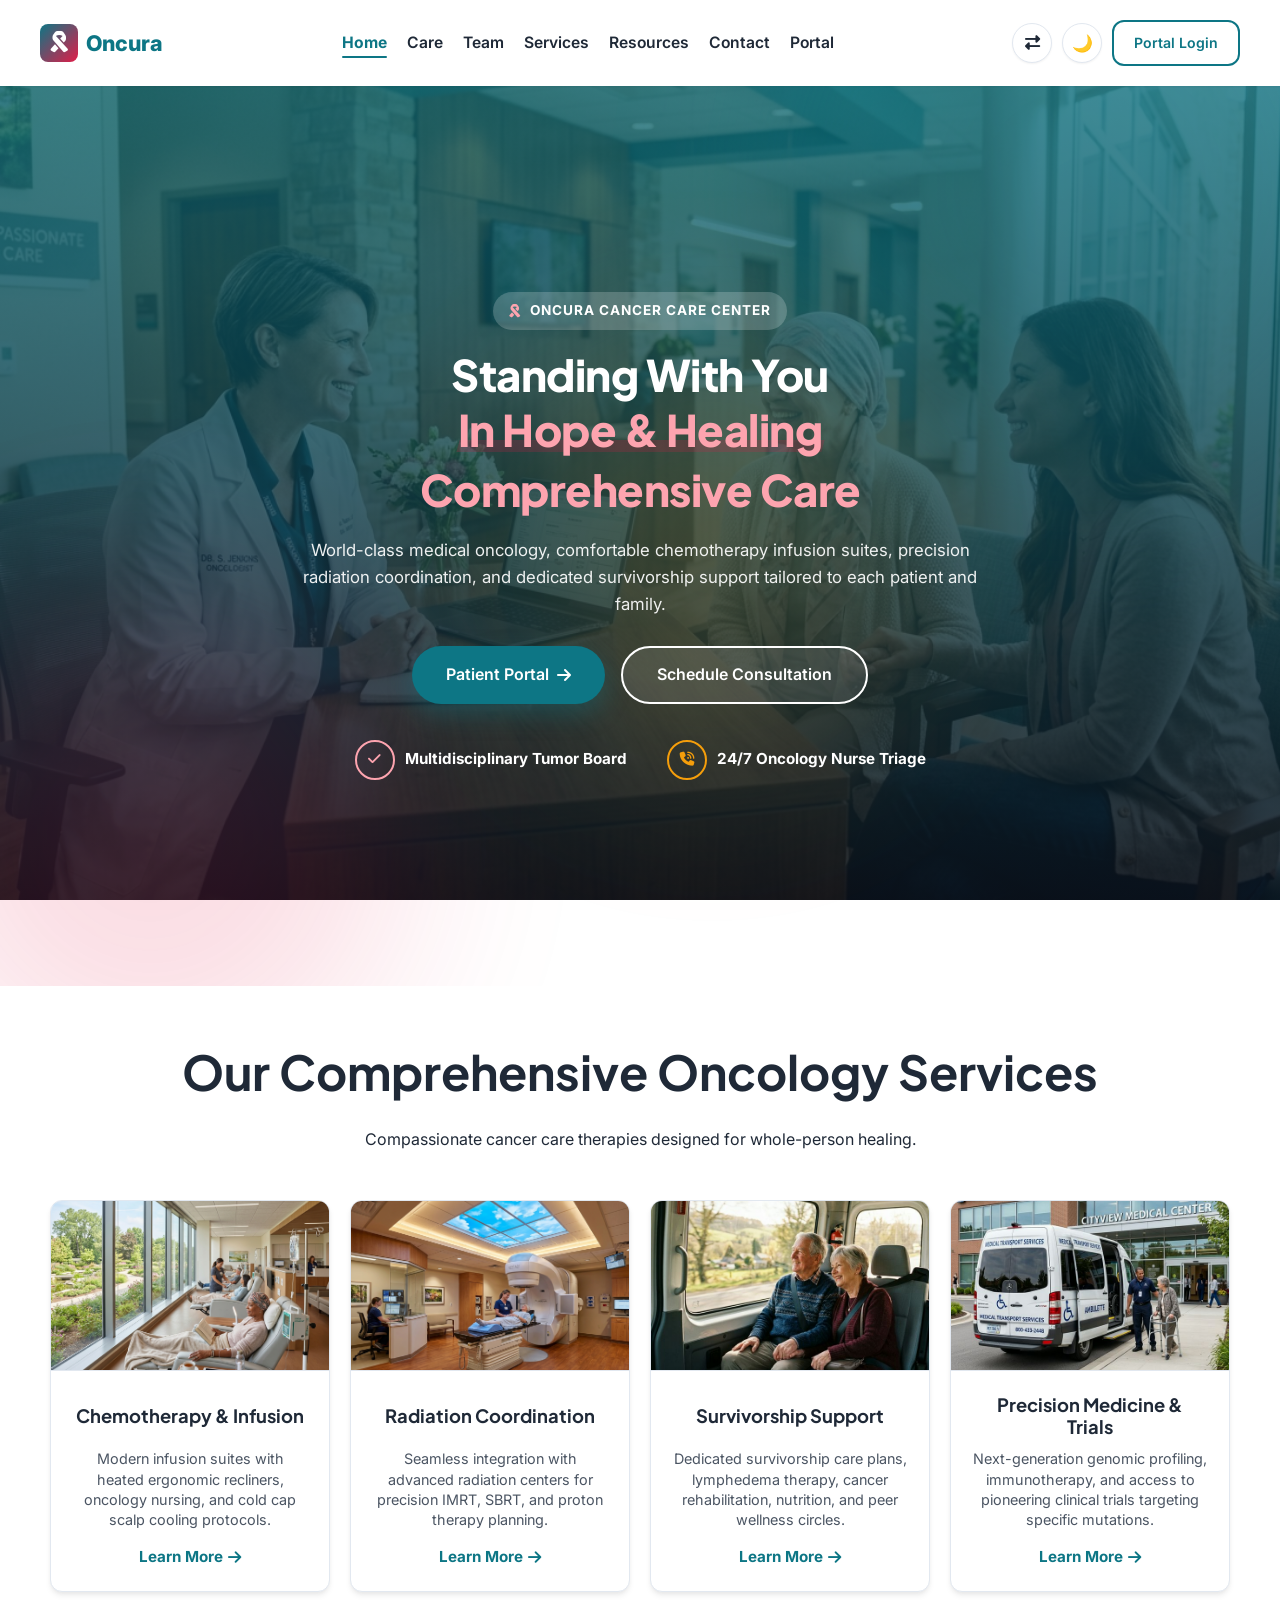
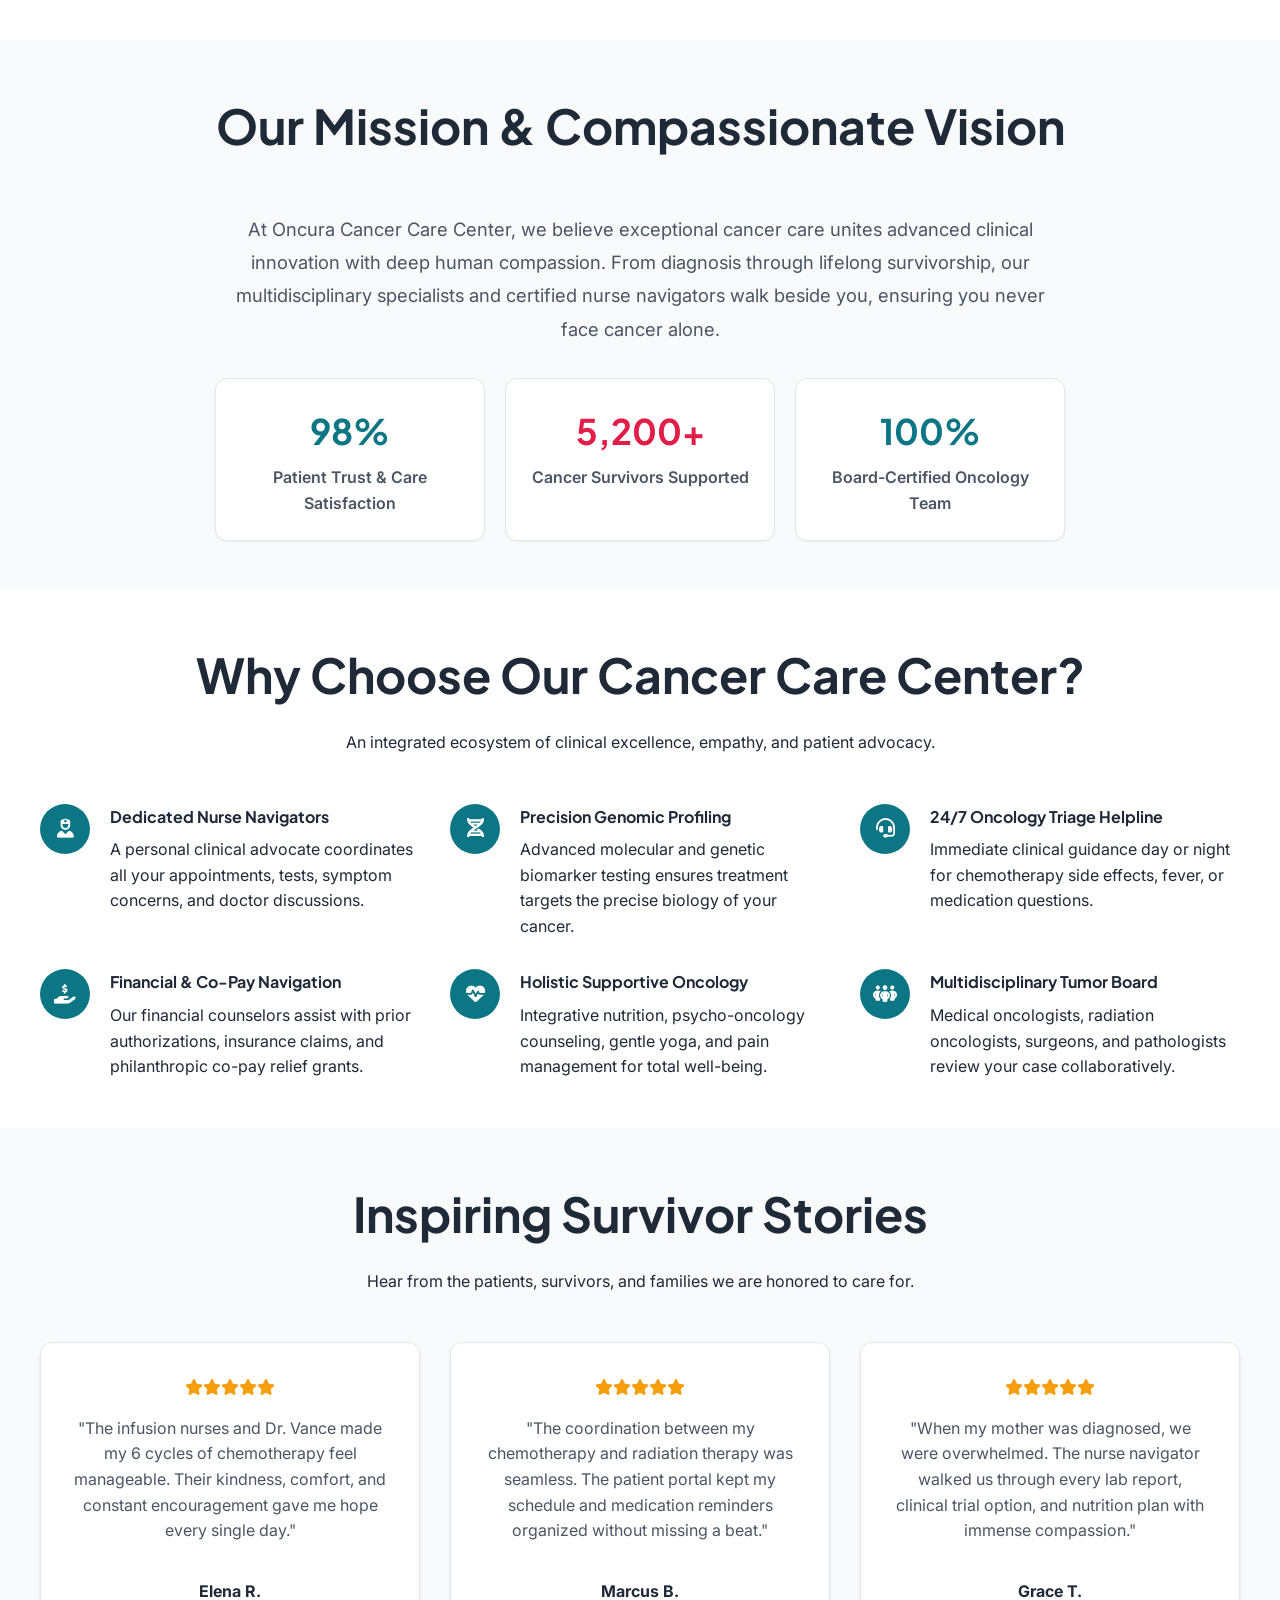
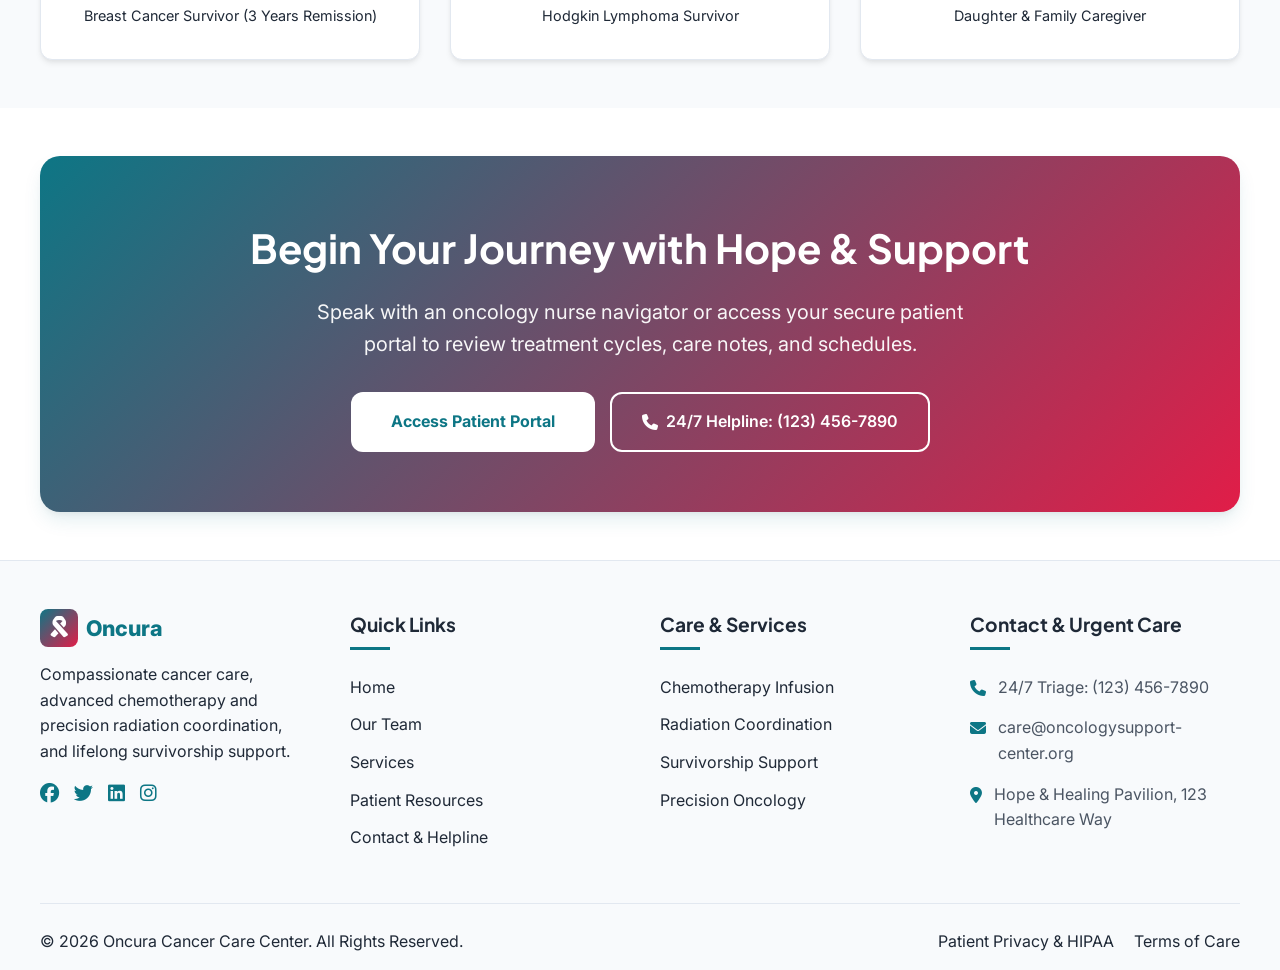
==== index.html @ d52edfce "Initial commit: Oncura Cancer Care Center website and patient dashboard" ====
<!DOCTYPE html>
<html lang="en" data-theme="light">

<head>
    <meta charset="UTF-8">
    <meta name="viewport" content="width=device-width, initial-scale=1.0">
    <title>Oncura | Comprehensive Cancer Care & Hope</title>
    <!-- Fonts -->
    <link rel="preconnect" href="https://fonts.googleapis.com">
    <link rel="preconnect" href="https://fonts.gstatic.com" crossorigin>
    <link
        href="https://fonts.googleapis.com/css2?family=Plus+Jakarta+Sans:wght@400;500;600;700;800&family=Inter:wght@400;500;600;700&display=swap"
        rel="stylesheet">
    <!-- FontAwesome for icons -->
    <link rel="stylesheet" href="https://cdnjs.cloudflare.com/ajax/libs/font-awesome/6.5.1/css/all.min.css">
    <!-- Custom CSS -->
    <link rel="stylesheet" href="css/style.css">
    <link rel="icon" type="image/png" href="img/favicon.png">
    <style>
        @media (min-width: 1024px) {
            #home1-services .card-grid {
                display: flex !important;
                flex-wrap: wrap;
                justify-content: center;
                gap: 25px;
            }

            #home1-services .card {
                flex: 0 1 280px;
            }
        }

        @media (min-width: 768px) and (max-width: 1023px) {
            #home1-testimonials .card-grid {
                display: flex;
                flex-wrap: wrap;
                justify-content: center;
                gap: 30px;
            }

            #home1-testimonials .card {
                flex: 0 0 300px;
                width: 300px;
                min-height: 220px;
                justify-content: flex-start;
            }

            #home1-services .card > div {
                display: flex !important;
                flex-direction: column !important;
                align-items: center !important;
                height: 100%;
            }

            #home1-services .card > div p {
                flex-grow: 1;
            }

            #home1-services .card > div .card-link {
                margin-top: auto;
            }
        }
    </style>
</head>

<body>

    <!-- Drawer Overlay -->
    <div id="drawer-overlay" class="drawer-overlay"></div>

    <!-- Mobile Drawer -->
    <div id="mobile-drawer" class="mobile-drawer">
        <div class="drawer-header">
            <a href="index.html" class="logo">
                <i class="logo-icon"><i class="fa-solid fa-ribbon"></i></i> Oncura
            </a>
            <button type="button" id="drawer-close" class="toggle-btn drawer-close" aria-label="Close menu">
                <i class="fa-solid fa-xmark"></i>
            </button>
        </div>
        <a href="index.html" class="mobile-link active">Home</a>
        <a href="home2.html" class="mobile-link">Care</a>
        <a href="about.html" class="mobile-link">Team</a>
        <a href="services.html" class="mobile-link">Services</a>
        <a href="blog.html" class="mobile-link">Resources</a>
        <a href="contact.html" class="mobile-link">Contact</a>
        <a href="dashboard.html" class="mobile-link">Portal</a>
        <div class="drawer-item mobile-theme-toggle" id="mobile-theme-toggle">
            <span>🌙</span> Theme
        </div>
        <div class="drawer-item" id="mobile-rtl-toggle">
            🔄 Switch RTL
        </div>
    </div>

    <!-- Navigation -->
    <header class="navbar">
        <div class="container nav-container">
            <div id="hamburger" class="hamburger">
                <i class="fa-solid fa-bars"></i>
            </div>

            <a href="index.html" class="logo">
                <i class="logo-icon"><i class="fa-solid fa-ribbon"></i></i> Oncura
            </a>

            <nav class="nav-menu">
                <a href="index.html" class="nav-link active">Home</a>
                <a href="home2.html" class="nav-link">Care</a>
                <a href="about.html" class="nav-link">Team</a>
                <a href="services.html" class="nav-link">Services</a>
                <a href="blog.html" class="nav-link">Resources</a>
                <a href="contact.html" class="nav-link">Contact</a>
                <a href="dashboard.html" class="nav-link">Portal</a>
            </nav>

            <div class="nav-actions">
                <button id="rtl-toggle" class="toggle-btn" title="Switch Language Direction">
                    <i class="fa-solid fa-right-left"></i>
                </button>
                <button id="theme-toggle" class="toggle-btn" title="Toggle theme">
                    🌙
                </button>
                <a href="login.html" class="btn btn-outline hide-mobile" style="padding: 10px 20px;">Portal Login</a>
            </div>
        </div>
    </header>

    <!-- Advanced Hero Section V3: Interactive Spectrum -->
    <section class="hero-v2" id="home1-hero"
        style="background-image: linear-gradient(rgba(13, 118, 133, 0.75), rgba(11, 19, 30, 0.85)), url('img/oncology_hero.jpg'); background-size: cover; background-position: center; background-attachment: fixed; color: white;">
        <!-- animated Mesh Background -->
        <div class="hero-bg-mesh">
            <div class="mesh-blob blob-1"></div>
            <div class="mesh-blob blob-2"></div>
            <div class="mesh-blob blob-3"></div>
        </div>

        <div class="container">
            <div class="hero-grid" style="display: block; text-align: center;">
                <!-- Text Column -->
                <div class="hero-text-content"
                    style="max-width: 800px; margin: 0 auto; text-align: center; display: flex; flex-direction: column; align-items: center;">
                    <div class="badge" style="background: rgba(255, 255, 255, 0.2); color: white; backdrop-filter: blur(8px); margin-bottom: 18px;">
                        <i class="fa-solid fa-ribbon" style="color: var(--secondary-light);"></i> Oncura Cancer Care Center
                    </div>
                    <h1 style="color: white; font-size: clamp(2rem, 3.4vw, 2.9rem); line-height: 1.25; margin-bottom: 20px; text-align: center;">
                        Standing With You <br>
                        <span class="highlight-accent" style="color: var(--secondary-light);">In Hope & Healing</span> <br>
                        <span class="keyword-wrapper">
                            <span class="dynamic-keyword active">Comprehensive Care</span>
                            <span class="dynamic-keyword">Lifelong Support</span>
                        </span>
                    </h1>
                    <p style="color: rgba(255, 255, 255, 0.92); margin: 0 auto 28px auto; font-size: 1.05rem; max-width: 680px; line-height: 1.6; text-align: center;">
                        World-class medical oncology, comfortable chemotherapy infusion suites, precision radiation coordination, and dedicated survivorship support tailored to each patient and family.
                    </p>

                    <div class="hero-cta"
                        style="display: flex; gap: 16px; flex-wrap: wrap; margin-bottom: 36px; justify-content: center;">
                        <a href="dashboard.html" class="btn btn-primary"
                            style="padding: 14px 34px; font-size: 1rem; border-radius: 50px; box-shadow: 0 10px 25px rgba(13, 118, 133, 0.35);">Patient
                            Portal <i class="fa-solid fa-arrow-right" style="margin-left: 8px;"></i></a>
                        <a href="contact.html" class="btn btn-outline"
                            style="padding: 14px 34px; font-size: 1rem; border-radius: 50px; border-color: white; color: white; background: rgba(255, 255, 255, 0.1);">Schedule
                            Consultation</a>
                    </div>

                    <!-- Micro Stats -->
                    <div style="display: flex; gap: 40px; justify-content: center; flex-wrap: wrap;">
                        <div style="display: flex; align-items: center; gap: 10px;">
                            <div
                                style="width: 40px; height: 40px; border: 2px solid var(--secondary-light); border-radius: 50%; display: flex; align-items: center; justify-content: center; color: var(--secondary-light); font-size: 0.9rem;">
                                <i class="fa-solid fa-check"></i>
                            </div>
                            <span style="font-weight: 700; font-size: 0.95rem; color: white;">Multidisciplinary Tumor Board</span>
                        </div>
                        <div style="display: flex; align-items: center; gap: 10px;">
                            <div
                                style="width: 40px; height: 40px; border: 2px solid var(--accent); border-radius: 50%; display: flex; align-items: center; justify-content: center; color: var(--accent); font-size: 0.9rem;">
                                <i class="fa-solid fa-phone-volume"></i>
                            </div>
                            <span style="font-weight: 700; font-size: 0.95rem; color: white;">24/7 Oncology Nurse Triage</span>
                        </div>
                    </div>
                </div>
            </div>
        </div>
    </section>

    <!-- Services Section -->
    <section class="section" id="home1-services">
        <div class="container text-center">
            <div class="section-header">
                <h2>Our Comprehensive Oncology Services</h2>
                <p class="text-muted">Compassionate cancer care therapies designed for whole-person healing.</p>
            </div>

            <div class="card-grid"
                style="display: grid; grid-template-columns: repeat(auto-fit, minmax(260px, 1fr)); gap: 20px;">
                <!-- Chemotherapy & Infusion -->
                <div class="card"
                    style="background: var(--bg-card); padding: 0; border-radius: 12px; box-shadow: var(--shadow-md); display: flex; flex-direction: column; align-items: center; text-align: center; border: 1px solid var(--border-color); overflow: hidden;">
                    <div style="width: 100%; height: 170px; border-bottom: 1px solid var(--border-color); overflow: hidden;">
                        <img src="img/chemo_suite.jpg" alt="Chemotherapy Infusion Suite"
                            style="width: 100%; height: 100%; object-fit: cover;">
                    </div>
                    <div
                        style="padding: 22px; display: flex; flex-direction: column; align-items: center; width: 100%;">
                        <h3
                            style="min-height: 2.5em; display: flex; align-items: center; justify-content: center; margin-bottom: 10px; font-size: 1.15rem; width: 100%; line-height: 1.2; color: var(--text-main);">
                            Chemotherapy & Infusion</h3>
                        <p style="color: var(--text-muted); font-size: 0.9rem; margin-bottom: 15px; line-height: 1.4;">
                            Modern infusion suites with heated ergonomic recliners, oncology nursing, and cold cap scalp cooling protocols.
                        </p>
                        <a href="services.html#chemo" class="card-link"
                            style="color: var(--primary); font-weight: 700; font-size: 0.95rem; display: flex; align-items: center; gap: 5px;">Learn
                            More <i class="fa-solid fa-arrow-right"></i></a>
                    </div>
                </div>

                <!-- Radiation Coordination -->
                <div class="card"
                    style="background: var(--bg-card); padding: 0; border-radius: 12px; box-shadow: var(--shadow-md); display: flex; flex-direction: column; align-items: center; text-align: center; border: 1px solid var(--border-color); overflow: hidden;">
                    <div style="width: 100%; height: 170px; border-bottom: 1px solid var(--border-color); overflow: hidden;">
                        <img src="img/radiation_tech.jpg" alt="Radiation Oncology Coordination"
                            style="width: 100%; height: 100%; object-fit: cover;">
                    </div>
                    <div
                        style="padding: 22px; display: flex; flex-direction: column; align-items: center; width: 100%;">
                        <h3
                            style="min-height: 2.5em; display: flex; align-items: center; justify-content: center; margin-bottom: 10px; font-size: 1.15rem; width: 100%; line-height: 1.2; color: var(--text-main);">
                            Radiation Coordination</h3>
                        <p style="color: var(--text-muted); font-size: 0.9rem; margin-bottom: 15px; line-height: 1.4;">
                            Seamless integration with advanced radiation centers for precision IMRT, SBRT, and proton therapy planning.
                        </p>
                        <a href="services.html#radiation" class="card-link"
                            style="color: var(--primary); font-weight: 700; font-size: 0.95rem; display: flex; align-items: center; gap: 5px;">Learn
                            More <i class="fa-solid fa-arrow-right"></i></a>
                    </div>
                </div>

                <!-- Survivorship Support -->
                <div class="card"
                    style="background: var(--bg-card); padding: 0; border-radius: 12px; box-shadow: var(--shadow-md); display: flex; flex-direction: column; align-items: center; text-align: center; border: 1px solid var(--border-color); overflow: hidden;">
                    <div style="width: 100%; height: 170px; border-bottom: 1px solid var(--border-color); overflow: hidden;">
                        <img src="img/featured_story.png" alt="Survivorship Support"
                            style="width: 100%; height: 100%; object-fit: cover;">
                    </div>
                    <div
                        style="padding: 22px; display: flex; flex-direction: column; align-items: center; width: 100%;">
                        <h3
                            style="min-height: 2.5em; display: flex; align-items: center; justify-content: center; margin-bottom: 10px; font-size: 1.15rem; width: 100%; line-height: 1.2; color: var(--text-main);">
                            Survivorship Support</h3>
                        <p style="color: var(--text-muted); font-size: 0.9rem; margin-bottom: 15px; line-height: 1.4;">
                            Dedicated survivorship care plans, lymphedema therapy, cancer rehabilitation, nutrition, and peer wellness circles.
                        </p>
                        <a href="services.html#survivorship" class="card-link"
                            style="color: var(--primary); font-weight: 700; font-size: 0.95rem; display: flex; align-items: center; gap: 5px;">Learn
                            More <i class="fa-solid fa-arrow-right"></i></a>
                    </div>
                </div>

                <!-- Precision Medicine & Trials -->
                <div class="card"
                    style="background: var(--bg-card); padding: 0; border-radius: 12px; box-shadow: var(--shadow-md); display: flex; flex-direction: column; align-items: center; text-align: center; border: 1px solid var(--border-color); overflow: hidden;">
                    <div style="width: 100%; height: 170px; border-bottom: 1px solid var(--border-color); overflow: hidden;">
                        <img src="img/appointment_service.png" alt="Precision Medicine & Trials"
                            style="width: 100%; height: 100%; object-fit: cover;">
                    </div>
                    <div
                        style="padding: 22px; display: flex; flex-direction: column; align-items: center; width: 100%;">
                        <h3
                            style="min-height: 2.5em; display: flex; align-items: center; justify-content: center; margin-bottom: 10px; font-size: 1.15rem; width: 100%; line-height: 1.2; color: var(--text-main);">
                            Precision Medicine & Trials</h3>
                        <p style="color: var(--text-muted); font-size: 0.9rem; margin-bottom: 15px; line-height: 1.4;">
                            Next-generation genomic profiling, immunotherapy, and access to pioneering clinical trials targeting specific mutations.
                        </p>
                        <a href="services.html#immunotherapy" class="card-link"
                            style="color: var(--primary); font-weight: 700; font-size: 0.95rem; display: flex; align-items: center; gap: 5px;">Learn
                            More <i class="fa-solid fa-arrow-right"></i></a>
                    </div>
                </div>
            </div>
        </div>
    </section>

    <!-- About Section -->
    <section class="section" style="background-color: var(--bg-gray);">
        <div class="container">
            <div
                style="display: flex; flex-direction: column; gap: 40px; align-items: center; justify-items: center; text-align: center;">
                <div style="max-width: 850px;">
                    <div class="section-header">
                        <h2>Our Mission & Compassionate Vision</h2>
                    </div>
                    <p style="font-size: 1.15rem; margin-bottom: 2rem; color: var(--text-muted); line-height: 1.8;">
                        At Oncura Cancer Care Center, we believe exceptional cancer care unites advanced clinical innovation with deep human compassion. From diagnosis through lifelong survivorship, our multidisciplinary specialists and certified nurse navigators walk beside you, ensuring you never face cancer alone.
                    </p>

                    <div style="display: grid; grid-template-columns: repeat(auto-fit, minmax(200px, 1fr)); gap: 20px;">
                        <div
                            style="padding: 24px; background: var(--bg-card); border-radius: var(--border-radius); box-shadow: var(--shadow-sm); border: 1px solid var(--border-color);">
                            <h4 style="color: var(--primary); font-size: 2.2rem; margin-bottom: 6px;">98%</h4>
                            <p style="font-weight: 600; color: var(--text-muted);">Patient Trust & Care Satisfaction</p>
                        </div>
                        <div
                            style="padding: 24px; background: var(--bg-card); border-radius: var(--border-radius); box-shadow: var(--shadow-sm); border: 1px solid var(--border-color);">
                            <h4 style="color: var(--secondary); font-size: 2.2rem; margin-bottom: 6px;">5,200+</h4>
                            <p style="font-weight: 600; color: var(--text-muted);">Cancer Survivors Supported</p>
                        </div>
                        <div
                            style="padding: 24px; background: var(--bg-card); border-radius: var(--border-radius); box-shadow: var(--shadow-sm); border: 1px solid var(--border-color);">
                            <h4 style="color: var(--primary); font-size: 2.2rem; margin-bottom: 6px;">100%</h4>
                            <p style="font-weight: 600; color: var(--text-muted);">Board-Certified Oncology Team</p>
                        </div>
                    </div>
                </div>
            </div>
        </div>
    </section>

    <!-- Features / Highlights -->
    <section class="section">
        <div class="container">
            <div class="section-header">
                <h2>Why Choose Our Cancer Care Center?</h2>
                <p class="text-muted">An integrated ecosystem of clinical excellence, empathy, and patient advocacy.</p>
            </div>

            <div style="display: grid; grid-template-columns: repeat(auto-fit, minmax(300px, 1fr)); gap: 30px;">
                <div style="display: flex; gap: 20px; align-items: flex-start; text-align: left;">
                    <div
                        style="min-width: 50px; height: 50px; background: var(--primary); color: white; border-radius: 50%; display: flex; align-items: center; justify-content: center; font-size: 1.2rem;">
                        <i class="fa-solid fa-user-nurse"></i>
                    </div>
                    <div>
                        <h4 style="margin-bottom: 8px;">Dedicated Nurse Navigators</h4>
                        <p class="text-muted">A personal clinical advocate coordinates all your appointments, tests, symptom concerns, and doctor discussions.</p>
                    </div>
                </div>

                <div style="display: flex; gap: 20px; align-items: flex-start; text-align: left;">
                    <div
                        style="min-width: 50px; height: 50px; background: var(--primary); color: white; border-radius: 50%; display: flex; align-items: center; justify-content: center; font-size: 1.2rem;">
                        <i class="fa-solid fa-dna"></i>
                    </div>
                    <div>
                        <h4 style="margin-bottom: 8px;">Precision Genomic Profiling</h4>
                        <p class="text-muted">Advanced molecular and genetic biomarker testing ensures treatment targets the precise biology of your cancer.</p>
                    </div>
                </div>

                <div style="display: flex; gap: 20px; align-items: flex-start; text-align: left;">
                    <div
                        style="min-width: 50px; height: 50px; background: var(--primary); color: white; border-radius: 50%; display: flex; align-items: center; justify-content: center; font-size: 1.2rem;">
                        <i class="fa-solid fa-headset"></i>
                    </div>
                    <div>
                        <h4 style="margin-bottom: 8px;">24/7 Oncology Triage Helpline</h4>
                        <p class="text-muted">Immediate clinical guidance day or night for chemotherapy side effects, fever, or medication questions.</p>
                    </div>
                </div>

                <div style="display: flex; gap: 20px; align-items: flex-start; text-align: left;">
                    <div
                        style="min-width: 50px; height: 50px; background: var(--primary); color: white; border-radius: 50%; display: flex; align-items: center; justify-content: center; font-size: 1.2rem;">
                        <i class="fa-solid fa-hand-holding-dollar"></i>
                    </div>
                    <div>
                        <h4 style="margin-bottom: 8px;">Financial & Co-Pay Navigation</h4>
                        <p class="text-muted">Our financial counselors assist with prior authorizations, insurance claims, and philanthropic co-pay relief grants.</p>
                    </div>
                </div>

                <div style="display: flex; gap: 20px; align-items: flex-start; text-align: left;">
                    <div
                        style="min-width: 50px; height: 50px; background: var(--primary); color: white; border-radius: 50%; display: flex; align-items: center; justify-content: center; font-size: 1.2rem;">
                        <i class="fa-solid fa-heart-pulse"></i>
                    </div>
                    <div>
                        <h4 style="margin-bottom: 8px;">Holistic Supportive Oncology</h4>
                        <p class="text-muted">Integrative nutrition, psycho-oncology counseling, gentle yoga, and pain management for total well-being.</p>
                    </div>
                </div>

                <div style="display: flex; gap: 20px; align-items: flex-start; text-align: left;">
                    <div
                        style="min-width: 50px; height: 50px; background: var(--primary); color: white; border-radius: 50%; display: flex; align-items: center; justify-content: center; font-size: 1.2rem;">
                        <i class="fa-solid fa-people-group"></i>
                    </div>
                    <div>
                        <h4 style="margin-bottom: 8px;">Multidisciplinary Tumor Board</h4>
                        <p class="text-muted">Medical oncologists, radiation oncologists, surgeons, and pathologists review your case collaboratively.</p>
                    </div>
                </div>
            </div>
        </div>
    </section>

    <!-- Testimonials -->
    <section class="section" id="home1-testimonials" style="background-color: var(--bg-gray);">
        <div class="container text-center">
            <div class="section-header">
                <h2>Inspiring Survivor Stories</h2>
                <p class="text-muted">Hear from the patients, survivors, and families we are honored to care for.</p>
            </div>

            <div class="card-grid">
                <div class="card" style="background: var(--bg-card); border: 1px solid var(--border-color);">
                    <div style="color: var(--accent); margin-bottom: 15px;">
                        <i class="fa-solid fa-star"></i><i class="fa-solid fa-star"></i><i
                            class="fa-solid fa-star"></i><i class="fa-solid fa-star"></i><i
                            class="fa-solid fa-star"></i>
                    </div>
                    <p>"The infusion nurses and Dr. Vance made my 6 cycles of chemotherapy feel manageable. Their kindness, comfort, and constant encouragement gave me hope every single day."</p>
                    <div style="font-weight: 700; color: var(--text-main); margin-top: 15px;">Elena R.</div>
                    <div class="text-muted" style="font-size: 0.9rem;">Breast Cancer Survivor (3 Years Remission)</div>
                </div>

                <div class="card" style="background: var(--bg-card); border: 1px solid var(--border-color);">
                    <div style="color: var(--accent); margin-bottom: 15px;">
                        <i class="fa-solid fa-star"></i><i class="fa-solid fa-star"></i><i
                            class="fa-solid fa-star"></i><i class="fa-solid fa-star"></i><i
                            class="fa-solid fa-star"></i>
                    </div>
                    <p>"The coordination between my chemotherapy and radiation therapy was seamless. The patient portal kept my schedule and medication reminders organized without missing a beat."</p>
                    <div style="font-weight: 700; color: var(--text-main); margin-top: 15px;">Marcus B.</div>
                    <div class="text-muted" style="font-size: 0.9rem;">Hodgkin Lymphoma Survivor</div>
                </div>

                <div class="card" style="background: var(--bg-card); border: 1px solid var(--border-color);">
                    <div style="color: var(--accent); margin-bottom: 15px;">
                        <i class="fa-solid fa-star"></i><i class="fa-solid fa-star"></i><i
                            class="fa-solid fa-star"></i><i class="fa-solid fa-star"></i><i
                            class="fa-solid fa-star"></i>
                    </div>
                    <p>"When my mother was diagnosed, we were overwhelmed. The nurse navigator walked us through every lab report, clinical trial option, and nutrition plan with immense compassion."</p>
                    <div style="font-weight: 700; color: var(--text-main); margin-top: 15px;">Grace T.</div>
                    <div class="text-muted" style="font-size: 0.9rem;">Daughter & Family Caregiver</div>
                </div>
            </div>
        </div>
    </section>

    <!-- CTA Section -->
    <section class="section" id="home1-ready">
        <div class="container">
            <div
                style="background: linear-gradient(135deg, var(--primary), var(--secondary)); border-radius: 20px; padding: 60px; color: white; text-align: center; box-shadow: var(--shadow-lg);">
                <h2 style="font-size: 2.5rem; margin-bottom: 1rem; color: white;">Begin Your Journey with Hope & Support</h2>
                <p style="font-size: 1.25rem; opacity: 0.95; margin-bottom: 2rem; max-width: 700px; margin-left: auto; margin-right: auto;">
                    Speak with an oncology nurse navigator or access your secure patient portal to review treatment cycles, care notes, and schedules.
                </p>
                <div class="ready-cta-actions"
                    style="display: flex; flex-wrap: wrap; gap: 15px; justify-content: center;">
                    <a href="dashboard.html" class="btn btn-secondary"
                        style="background: white; color: var(--primary); padding: 15px 40px; font-weight: 700;">Access Patient Portal</a>
                    <a href="tel:1234567890" class="btn btn-outline" style="border-color: white; color: white; padding: 15px 30px;"><i class="fa-solid fa-phone" style="margin-right: 8px;"></i> 24/7 Helpline: (123) 456-7890</a>
                </div>
            </div>
        </div>
    </section>

    <!-- Footer -->
    <footer class="footer">
        <div class="container text-center">
            <div class="footer-grid">
                <!-- Column 1 -->
                <div class="footer-col" style="text-align: left;">
                    <a href="index.html" class="logo" style="margin-bottom: 15px;">
                        <i class="logo-icon"><i class="fa-solid fa-ribbon"></i></i> Oncura
                    </a>
                    <p class="text-muted" style="margin-bottom: 20px;">
                        Compassionate cancer care, advanced chemotherapy and precision radiation coordination, and lifelong survivorship support.
                    </p>
                    <div class="footer-social">
                        <a href="#"><i class="fa-brands fa-facebook"></i></a>
                        <a href="#"><i class="fa-brands fa-twitter"></i></a>
                        <a href="#"><i class="fa-brands fa-linkedin"></i></a>
                        <a href="#"><i class="fa-brands fa-instagram"></i></a>
                    </div>
                </div>

                <!-- Column 2 -->
                <div class="footer-col" style="text-align: left;">
                    <h4>Quick Links</h4>
                    <ul class="footer-links">
                        <li><a href="index.html">Home</a></li>
                        <li><a href="about.html">Our Team</a></li>
                        <li><a href="services.html">Services</a></li>
                        <li><a href="blog.html">Patient Resources</a></li>
                        <li><a href="contact.html">Contact & Helpline</a></li>
                    </ul>
                </div>

                <!-- Column 3 -->
                <div class="footer-col" style="text-align: left;">
                    <h4>Care & Services</h4>
                    <ul class="footer-links">
                        <li><a href="services.html#chemo">Chemotherapy Infusion</a></li>
                        <li><a href="services.html#radiation">Radiation Coordination</a></li>
                        <li><a href="services.html#survivorship">Survivorship Support</a></li>
                        <li><a href="services.html#immunotherapy">Precision Oncology</a></li>
                    </ul>
                </div>

                <!-- Column 4 -->
                <div class="footer-col" style="text-align: left;">
                    <h4>Contact & Urgent Care</h4>
                    <ul class="footer-contact">
                        <li><i class="fa-solid fa-phone"></i> 24/7 Triage: (123) 456-7890</li>
                        <li><i class="fa-solid fa-envelope"></i> care@oncologysupport-center.org</li>
                        <li><i class="fa-solid fa-location-dot"></i> Hope & Healing Pavilion, 123 Healthcare Way</li>
                    </ul>
                </div>
            </div>

            <div class="footer-bottom">
                <p>&copy; 2026 Oncura Cancer Care Center. All Rights Reserved.</p>
                <div style="display: flex; gap: 20px;">
                    <a href="#">Patient Privacy & HIPAA</a>
                    <a href="#">Terms of Care</a>
                </div>
            </div>
        </div>
    </footer>

    <script src="js/main.js"></script>
</body>

</html>
---- css/style.css ----
/* 
  Oncura Cancer Care Center - Global Styles
  Compassionate, Hopeful Healthcare Design System
*/

@import url('https://fonts.googleapis.com/css2?family=Plus+Jakarta+Sans:ital,wght@0,400;0,500;0,600;0,700;0,800;1,400;1,600&family=Inter:wght@300;400;500;600;700&display=swap');

:root {
    /* Color Palette - Compassionate Healing Teal & Cancer Awareness Rose */
    --primary: #0D7685;
    --primary-rgb: 13, 118, 133;
    --primary-dark: #08505B;
    --secondary: #E11D48;
    --secondary-rgb: 225, 29, 72;
    --secondary-dark: #BE123C;
    --secondary-light: #FDA4AF;
    --accent: #F59E0B;
    --accent-rgb: 245, 158, 11;
    --accent-dark: #D97706;

    /* Text Colors */
    --text-main: #1F2937;
    --text-muted: #4B5563;
    --text-light: #9CA3AF;
    --bg-white: #FFFFFF;
    --bg-gray: #F8FAFC;
    --bg-card: #FFFFFF;

    /* Borders & Shadows */
    --border-color: #E2E8F0;
    --shadow-sm: 0 1px 2px 0 rgba(0, 0, 0, 0.05);
    --shadow-md: 0 4px 6px -1px rgba(0, 0, 0, 0.08), 0 2px 4px -1px rgba(0, 0, 0, 0.04);
    --shadow-lg: 0 10px 20px -3px rgba(13, 118, 133, 0.12), 0 4px 6px -2px rgba(0, 0, 0, 0.05);
    --border-radius: 12px;

    /* Spacing Scale */
    --sp-xs: 4px;
    --sp-sm: 8px;
    --sp-md: 16px;
    --sp-lg: 24px;
    --sp-xl: 32px;
    --sp-2xl: 48px;

    /* Transitions */
    --transition: all 0.3s ease;
}

/* Dark Mode Tokens */
[data-theme="dark"] {
    --text-main: #F8FAFC;
    --text-muted: #CBD5E1;
    --text-light: #94A3B8;
    --bg-white: #0B131E;
    --bg-gray: #0F1D2B;
    --bg-card: #152536;
    --border-color: #1E3850;
    --shadow-sm: 0 1px 2px 0 rgba(0, 0, 0, 0.4);
    --shadow-md: 0 4px 6px -1px rgba(0, 0, 0, 0.6);
    --shadow-lg: 0 10px 15px -3px rgba(0, 0, 0, 0.7);
}

/* Home 2: improve contrast for primary-colored text in dark mode */
[data-theme="dark"] .home2-page {
    --primary: #22D3EE;
    --primary-rgb: 34, 211, 238;
    --primary-dark: #06B6D4;
}

/* Reset & Global Styles */
* {
    margin: 0;
    padding: 0;
    box-sizing: border-box;
}

html {
    scroll-behavior: smooth;
}

body {
    font-family: 'Inter', 'Source Sans 3', system-ui, -apple-system, sans-serif;
    font-size: 16px;
    line-height: 1.6;
    color: var(--text-main);
    background-color: var(--bg-white);
    transition: background-color 0.3s ease, color 0.3s ease;
    overflow-x: hidden;
}

h1,
h2,
h3,
h4,
h5,
h6 {
    font-family: 'Plus Jakarta Sans', 'Sora', sans-serif;
    font-weight: 700;
}

a {
    text-decoration: none;
    color: inherit;
    transition: var(--transition);
}

ul {
    list-style: none;
}

img {
    max-width: 100%;
    height: auto;
    display: block;
}

button,
.btn {
    cursor: pointer;
    font-family: inherit;
    border: none;
    outline: none;
    transition: var(--transition);
    border-radius: var(--border-radius);
    display: inline-flex;
    align-items: center;
    justify-content: center;
    font-weight: 600;
}

/* Container */
.container {
    max-width: 1280px;
    margin: 0 auto;
    padding: 0 20px;
}

@media (min-width: 1024px) {
    .container {
        padding: 0 40px;
    }
}

/* Layout Utilities */
.section {
    padding: var(--sp-2xl) 0;
}

.section-header {
    text-align: center;
    margin-bottom: var(--sp-2xl);
}

.section-header h2 {
    font-size: 2.5rem;
    margin-bottom: var(--sp-md);
}

@media (min-width: 768px) {
    .section-header h2 {
        font-size: 3rem;
    }
}

/* Buttons */
.btn-primary {
    background-color: var(--primary);
    color: white;
    padding: 12px 28px;
}

.btn-primary:hover {
    background-color: var(--primary-dark);
    transform: translateY(-2px);
    box-shadow: var(--shadow-md);
}

.btn-secondary {
    background-color: var(--secondary);
    color: white;
    padding: 12px 28px;
}

.btn-secondary:hover {
    background-color: var(--secondary-dark);
    transform: translateY(-2px);
    box-shadow: var(--shadow-md);
}

.btn-outline {
    background-color: transparent;
    border: 2px solid var(--primary);
    color: var(--primary);
    padding: 10px 26px;
}

.btn-outline:hover {
    background-color: var(--primary);
    color: white;
}

/* Home 2 CTA Mini */
.cta-mini {
    transition: transform 0.25s ease, box-shadow 0.25s ease;
}

.cta-mini:hover {
    transform: translateY(-4px);
    box-shadow: var(--shadow-lg);
}

/* Home 2: CTA "Call Us" outline button hover (inline styles require !important) */
.home2-page .cta-mini .btn-outline:hover,
.home2-page .cta-mini .btn-outline:focus-visible {
    background-color: white !important;
    color: var(--primary) !important;
    border-color: white !important;
    transform: translateY(-2px);
    box-shadow: var(--shadow-md);
}

@media (max-width: 1024px) {
    .cta-mini {
        flex-direction: column;
        justify-content: center !important;
        text-align: center;
    }

    .cta-mini-text {
        width: 100%;
    }

    .cta-mini-actions {
        width: 100%;
        justify-content: center !important;
    }
}

@media (max-width: 768px) {
    #home1-ready .ready-cta-actions .btn {
        width: 100%;
        max-width: 260px;
        padding: 12px 22px !important;
        font-size: 0.95rem;
    }

    #home1-ready .ready-cta-actions .btn-outline {
        white-space: normal;
        text-align: center;
        line-height: 1.2;
    }
}

@media (max-width: 1024px) {
    #home1-hero .hero-cta {
        justify-content: center;
    }
}

#home1-hero .hero-cta .btn-primary:hover {
    box-shadow: var(--shadow-md) !important;
}

#home1-hero .hero-cta .btn-outline:hover {
    background-color: var(--primary) !important;
    border-color: var(--primary) !important;
    color: white !important;
}

/* Navbar */
.navbar {
    position: sticky;
    top: 0;
    width: 100%;
    background-color: var(--bg-white);
    box-shadow: var(--shadow-sm);
    z-index: 1000;
    padding: var(--sp-sm) 0;
    transition: var(--transition);
}

.navbar .container {
    max-width: 1440px;
}

.nav-container {
    display: flex;
    justify-content: space-between;
    align-items: center;
    height: 70px;
    gap: 15px;
    width: 100%;
}

.logo {
    display: flex;
    align-items: center;
    font-size: 1.35rem;
    font-weight: 800;
    color: var(--primary);
    gap: 8px;
    white-space: nowrap;
    flex-shrink: 0;
}

.logo-icon {
    width: 38px;
    height: 38px;
    background: linear-gradient(135deg, var(--primary), var(--secondary));
    border-radius: 8px;
    display: flex;
    align-items: center;
    justify-content: center;
    color: white;
    font-style: normal;
    flex-shrink: 0;
}

.nav-menu {
    display: none;
}

@media (min-width: 1024px) {
    .nav-menu {
        display: flex;
        flex-wrap: nowrap;
        gap: 14px;
        align-items: center;
        justify-content: center;
        flex-shrink: 1;
    }

    .nav-link {
        font-weight: 600;
        font-size: 0.92rem;
        position: relative;
        padding: 6px 0;
        white-space: nowrap; /* Single line menu name */
        display: inline-flex;
        align-items: center;
        line-height: 1.2;
    }

    .nav-link::after {
        content: '';
        position: absolute;
        bottom: 0;
        left: 0;
        width: 0;
        height: 2px;
        background-color: var(--primary);
        border-radius: 2px;
        transition: width 0.3s ease;
    }

    .nav-link:hover {
        color: var(--primary);
    }

    .nav-link:hover::after {
        width: 100%;
    }

    .nav-link.active {
        color: var(--primary);
        font-weight: 700;
    }

    .nav-link.active::after {
        width: 100%;
    }
}

@media (min-width: 1200px) {
    .nav-menu {
        gap: 20px;
    }

    .nav-link {
        font-size: 0.98rem;
    }
}

@media (min-width: 1360px) {
    .nav-menu {
        gap: 24px;
    }

    .nav-link {
        font-size: 1.02rem;
    }
}

.nav-actions {
    display: flex;
    align-items: center;
    gap: 10px;
    flex-shrink: 0;
}

.nav-actions .btn {
    white-space: nowrap;
    padding: 8px 16px;
    font-size: 0.88rem;
}

.toggle-btn {
    background: var(--bg-card);
    border: 1px solid var(--border-color);
    color: var(--text-main);
    width: 40px;
    height: 40px;
    border-radius: 50%;
    display: inline-flex;
    align-items: center;
    justify-content: center;
    font-size: 1.05rem;
    flex-shrink: 0;
    cursor: pointer;
    transition: all 0.25s cubic-bezier(0.4, 0, 0.2, 1);
    box-shadow: var(--shadow-sm);
    padding: 0;
    position: relative;
    line-height: 1;
}

.toggle-btn i {
    color: var(--text-main);
    font-size: 0.95rem;
    transition: color 0.2s ease, transform 0.25s ease;
}

.toggle-btn:hover {
    background: var(--primary);
    border-color: var(--primary);
    color: #FFFFFF;
    transform: translateY(-2px);
    box-shadow: 0 4px 14px rgba(13, 118, 133, 0.35);
}

.toggle-btn:hover i {
    color: #FFFFFF;
    transform: scale(1.1);
}

.toggle-btn:active {
    transform: translateY(0);
}

[data-theme="dark"] .toggle-btn {
    background: rgba(255, 255, 255, 0.08);
    border-color: rgba(255, 255, 255, 0.18);
    color: #FFFFFF;
    box-shadow: 0 2px 8px rgba(0, 0, 0, 0.25);
}

[data-theme="dark"] .toggle-btn i {
    color: #FFFFFF;
}

[data-theme="dark"] .toggle-btn:hover {
    background: var(--primary);
    border-color: var(--primary);
    color: #0B131E;
    box-shadow: 0 4px 14px rgba(34, 211, 238, 0.35);
}

[data-theme="dark"] .toggle-btn:hover i {
    color: #0B131E;
}

/* Hamburger Menu */
.hamburger {
    display: block;
    font-size: 1.8rem;
    cursor: pointer;
}

@media (max-width: 1023.98px) {
    .navbar .nav-actions {
        display: none !important;
    }

    .nav-container {
        justify-content: space-between;
    }

    .hamburger {
        order: 2;
    }
}

@media (min-width: 1024px) {
    .hamburger {
        display: none;
    }
}

/* Mobile Menu Drawer */
.mobile-drawer {
    position: fixed;
    top: 0;
    right: -100%;
    width: 300px;
    height: 100%;
    background-color: var(--bg-white);
    box-shadow: -5px 0 15px rgba(0, 0, 0, 0.1);
    z-index: 1001;
    padding: 0 0 40px;
    transition: 0.4s ease;
    display: flex;
    flex-direction: column;
    gap: 0;
    overflow-y: auto;
}

.mobile-drawer.open {
    right: 0;
}

.drawer-header {
    height: 70px;
    display: flex;
    align-items: center;
    justify-content: space-between;
    padding: 0 30px;
    background-color: var(--bg-white);
    border-bottom: 1px solid var(--border-color);
    position: sticky;
    top: 0;
    z-index: 1;
}

.drawer-close {
    border-radius: 50%;
}

.mobile-drawer>.mobile-link,
.mobile-drawer>.drawer-item {
    font-size: 1.1rem;
    font-weight: 600;
    padding: 14px 30px;
    border-bottom: 1px solid var(--border-color);
    color: var(--text-main);
}

.mobile-drawer>.mobile-link:hover {
    color: var(--primary);
    background-color: rgba(var(--primary-rgb), 0.05);
}

.mobile-drawer>.mobile-link.active {
    color: var(--primary);
    font-weight: 700;
    background-color: rgba(var(--primary-rgb), 0.08);
    border-left: 3px solid var(--primary);
    padding-left: 27px;
}

.mobile-drawer>.drawer-item {
    display: flex;
    align-items: center;
    gap: 10px;
    cursor: pointer;
}

.drawer-overlay {
    position: fixed;
    top: 0;
    left: 0;
    width: 100%;
    height: 100%;
    background: rgba(0, 0, 0, 0.5);
    z-index: 1000;
    display: none;
}

.drawer-overlay.visible {
    display: block;
}

.mobile-link {
    display: block;
}

/* Unique Hero Section V2 - Path of Care */
.hero-v2 {
    position: relative;
    min-height: 100vh;
    display: flex;
    align-items: center;
    background: var(--bg-white);
    padding: 120px 0;
    overflow: hidden;
}

/* Animated Mesh Background */
.hero-bg-mesh {
    position: absolute;
    inset: 0;
    z-index: 0;
}

.mesh-blob {
    position: absolute;
    border-radius: 50%;
    filter: blur(100px);
    opacity: 0.15;
    animation: blobMove 15s infinite alternate ease-in-out;
}

.blob-1 {
    width: 600px;
    height: 600px;
    background: var(--primary);
    top: -200px;
    right: -100px;
    animation-delay: 0s;
}

.blob-2 {
    width: 500px;
    height: 500px;
    background: var(--secondary);
    bottom: -100px;
    left: -100px;
    animation-delay: -5s;
}

.blob-3 {
    width: 400px;
    height: 400px;
    background: var(--accent);
    top: 30%;
    left: 40%;
    animation-delay: -10s;
}

@keyframes blobMove {
    0% {
        transform: translate(0, 0) scale(1);
    }

    33% {
        transform: translate(100px, 50px) scale(1.1);
    }

    66% {
        transform: translate(-50px, 100px) scale(0.9);
    }

    100% {
        transform: translate(0, 0) scale(1);
    }
}

.hero-grid {
    display: grid;
    grid-template-columns: 1.1fr 0.9fr;
    gap: 80px;
    align-items: center;
    position: relative;
    z-index: 2;
}

@media (max-width: 1024px) {
    .hero-grid {
        grid-template-columns: 1fr;
        text-align: center;
        gap: 60px;
    }
}

.hero-text-content {
    animation: slideRightHero 1s ease-out forwards;
}

@keyframes slideRightHero {
    from {
        transform: translateX(-50px);
        opacity: 0;
    }

    to {
        transform: translateX(0);
        opacity: 1;
    }
}

.hero-v2 .badge {
    background: rgba(var(--primary-rgb), 0.08);
    color: var(--primary);
    padding: 8px 16px;
    border-radius: 30px;
    font-weight: 700;
    font-size: 0.85rem;
    display: inline-flex;
    align-items: center;
    gap: 8px;
    margin-bottom: 20px;
    letter-spacing: 1px;
    text-transform: uppercase;
}

.hero-v2 h1 {
    font-size: clamp(2rem, 3.5vw, 3rem);
    font-weight: 800;
    line-height: 1.25;
    color: #FFFFFF;
    margin-bottom: 20px;
    text-align: center;
    letter-spacing: -0.5px;
}

@media (max-width: 768px) {
    .hero-v2 h1 {
        font-size: clamp(1.75rem, 5vw, 2.2rem);
        line-height: 1.3;
    }
}

/* Keyword Switcher - Centered and Properly Aligned */
.keyword-wrapper {
    display: block;
    position: relative;
    height: 1.25em;
    color: var(--secondary-light);
    width: 100%;
    text-align: center;
    margin: 6px auto 0;
}

@media (max-width: 768px) {
    .hero-v2 .keyword-wrapper {
        height: 1.3em;
    }
}

.dynamic-keyword {
    position: absolute;
    left: 50%;
    top: 0;
    opacity: 0;
    transform: translate(-50%, 15px);
    transition: all 0.5s cubic-bezier(0.175, 0.885, 0.32, 1.275);
    white-space: nowrap;
    text-align: center;
}

.dynamic-keyword.active {
    opacity: 1;
    transform: translate(-50%, 0);
}

.highlight-accent {
    position: relative;
    display: inline-block;
    z-index: 1;
}

.highlight-accent::after {
    content: '';
    position: absolute;
    bottom: 5px;
    left: 0;
    width: 100%;
    height: 12px;
    background: rgba(var(--secondary-rgb), 0.2);
    z-index: -1;
    transform: skewX(-15deg);
}

/* Layered Glass Cards */
.layered-visual {
    position: relative;
    height: 500px;
    width: 100%;
}

.glass-card-main {
    background: rgba(255, 255, 255, 0.6);
    backdrop-filter: blur(20px);
    border: 1px solid rgba(255, 255, 255, 0.8);
    padding: 35px;
    border-radius: 30px;
    box-shadow: 0 40px 80px -20px rgba(var(--primary-rgb), 0.15);
    width: 400px;
    position: absolute;
    top: 50%;
    left: 50%;
    transform: translate(-50%, -50%);
    z-index: 5;
    transition: transform 0.1s ease-out;
}

.floating-sub-card {
    position: absolute;
    background: rgba(255, 255, 255, 0.8);
    backdrop-filter: blur(10px);
    padding: 15px 25px;
    border-radius: 15px;
    box-shadow: var(--shadow-lg);
    display: flex;
    align-items: center;
    gap: 12px;
    z-index: 6;
    border: 1px solid white;
}

.card-top {
    top: 10%;
    right: 10%;
    animation: floatY 4s infinite alternate ease-in-out;
}

.card-bottom {
    bottom: 10%;
    left: 0%;
    animation: floatY 5s infinite alternate-reverse ease-in-out;
}

.card-mid {
    top: 30%;
    left: -10%;
    animation: floatY 6s infinite alternate ease-in-out;
}

@media (max-width: 1024px) {
    #home1-hero .glass-card-main {
        max-width: 92vw;
    }

    #home1-hero .card-top {
        right: 4%;
    }

    #home1-hero .card-bottom {
        left: 4%;
    }

    #home1-hero .card-mid {
        left: 4%;
    }
}

@keyframes floatY {
    from {
        transform: translateY(0);
    }

    to {
        transform: translateY(-20px);
    }
}

.hero-v2 h1 {
    font-size: 4.8rem;
    line-height: 1.05;
    margin-bottom: 30px;
    color: var(--primary);
    font-weight: 800;
}

@media (max-width: 768px) {
    .hero-v2 h1 {
        font-size: 3rem;
        line-height: 1.15;
    }
}

.hero-v2 p {
    font-size: 1.25rem;
    color: var(--text-muted);
    margin-bottom: 40px;
    max-width: 600px;
}

@media (max-width: 1024px) {
    .hero-v2 p {
        margin: 0 auto 40px;
    }
}

.glass-card-container {
    position: relative;
    display: flex;
    justify-content: center;
    perspective: 1000px;
}

.glass-card {
    background: rgba(255, 255, 255, 0.4);
    backdrop-filter: blur(20px);
    border: 1px solid rgba(255, 255, 255, 0.6);
    padding: 40px;
    border-radius: 30px;
    box-shadow: 0 25px 50px -12px rgba(0, 0, 0, 0.1);
    width: 100%;
    max-width: 450px;
    position: relative;
    transform: rotateY(-10deg) rotateX(5deg);
    animation: floatingCard 6s ease-in-out infinite;
    z-index: 3;
}

@keyframes floatingCard {

    0%,
    100% {
        transform: translateY(0) rotateY(-10deg) rotateX(5deg);
    }

    50% {
        transform: translateY(-20px) rotateY(-5deg) rotateX(0deg);
    }
}

.glass-card-tag {
    position: absolute;
    top: -20px;
    right: -20px;
    background: var(--accent);
    color: white;
    padding: 12px 24px;
    border-radius: 12px;
    font-weight: 800;
    box-shadow: var(--shadow-lg);
    animation: popIn 0.8s cubic-bezier(0.175, 0.885, 0.32, 1.275) 1s forwards;
    opacity: 0;
}

@keyframes popIn {
    from {
        transform: scale(0.5);
        opacity: 0;
    }

    to {
        transform: scale(1);
        opacity: 1;
    }
}

.path-line {
    position: absolute;
    top: 50%;
    left: -100px;
    width: 200px;
    height: 100px;
    z-index: 0;
    opacity: 0.3;
}

.stat-item {
    display: flex;
    align-items: center;
    gap: 15px;
    margin-bottom: 25px;
}

.stat-icon {
    width: 50px;
    height: 50px;
    background: var(--primary);
    color: white;
    border-radius: 12px;
    display: flex;
    align-items: center;
    justify-content: center;
    font-size: 1.2rem;
}

/* Animations */
.animate-fadeIn {
    animation: fadeIn 1s forwards;
}

.animate-slideUp {
    animation: slideUp 1s forwards;
}

@keyframes fadeIn {
    to {
        opacity: 1;
        transform: translateY(0);
    }
}

@keyframes slideUp {
    to {
        opacity: 1;
        transform: translateY(0);
    }
}

.pulse {
    animation: pulse 2s infinite;
}

@keyframes pulse {
    0% {
        transform: scale(1);
        box-shadow: 0 0 0 0 rgba(var(--primary-rgb), 0.4);
    }

    70% {
        transform: scale(1.05);
        box-shadow: 0 0 0 10px rgba(var(--primary-rgb), 0);
    }

    100% {
        transform: scale(1);
        box-shadow: 0 0 0 0 rgba(var(--primary-rgb), 0);
    }
}

/* Cards */
.card-grid {
    display: grid;
    grid-template-columns: repeat(auto-fit, minmax(280px, 1fr));
    gap: 30px;
}

#home1-services .card-grid {
    grid-template-columns: repeat(4, minmax(0, 1fr));
}

@media (max-width: 1199.98px) {
    #home1-services .card-grid {
        grid-template-columns: repeat(2, minmax(0, 1fr));
    }
}

@media (max-width: 767.98px) {
    #home1-services .card-grid {
        grid-template-columns: 1fr;
    }

    .hero-rating-card {
        left: 16px !important;
        bottom: 16px !important;
    }

    .fleet-cta {
        display: flex !important;
        width: max-content;
        margin: 0 auto;
    }
}

.card {
    background-color: var(--bg-card);
    padding: 32px;
    border-radius: var(--border-radius);
    box-shadow: var(--shadow-md);
    display: flex;
    flex-direction: column;
    align-items: center;
    text-align: center;
    transition: var(--transition);
    height: 100%;
    border: 1px solid var(--border-color);
}

.card:hover {
    transform: translateY(-10px);
    box-shadow: var(--shadow-lg);
}

.card-icon {
    width: 70px;
    height: 70px;
    background: rgba(var(--primary-rgb), 0.1);
    color: var(--primary);
    border-radius: 50%;
    display: flex;
    align-items: center;
    justify-content: center;
    font-size: 2rem;
    margin-bottom: 20px;
}

.card h3 {
    margin-bottom: 15px;
}

.card p {
    color: var(--text-muted);
    margin-bottom: 20px;
    flex-grow: 1;
}

.card-link {
    color: var(--primary);
    font-weight: 700;
    display: flex;
    align-items: center;
    gap: 5px;
}

/* Service Card Image Box & Alignment */
.card-image-box {
    width: 100%;
    height: 180px;
    border-radius: 12px;
    overflow: hidden;
    margin-bottom: 20px;
    border: 1px solid var(--border-color);
    background-color: #f8fafc;
}

.card-image-box img {
    width: 100%;
    height: 100%;
    object-fit: cover;
}

.card h3 {
    min-height: 2.8em;
    display: flex;
    align-items: center;
    justify-content: center;
    margin-bottom: 12px;
    line-height: 1.25;
}

/* Blog Post Cards: keep "Read Article" aligned */
.blog-post-card-content {
    display: flex;
    flex-direction: column;
    flex: 1;
    width: 100%;
}

.blog-post-card-content p {
    flex-grow: 1;
}

.blog-post-card-content .card-link {
    margin-top: auto;
}

/* Footer Icons */
.footer {
    background-color: var(--bg-gray);
    padding: var(--sp-2xl) 0 var(--sp-md);
    border-top: 1px solid var(--border-color);
}

.footer-social {
    display: flex;
    gap: 15px;
}

.footer-social a {
    font-size: 1.2rem;
    color: var(--primary);
    display: inline-flex;
    align-items: center;
    justify-content: center;
}

.footer-social a:hover {
    color: var(--secondary);
    transform: translateY(-2px);
}

.footer-grid {
    display: grid;
    grid-template-columns: repeat(1, 1fr);
    gap: 40px;
    margin-bottom: 40px;
}

@media (min-width: 768px) {
    .footer-grid {
        grid-template-columns: repeat(2, 1fr);
    }
}

@media (min-width: 1024px) {
    .footer-grid {
        grid-template-columns: repeat(4, 1fr);
    }
}

.footer-col h4 {
    margin-bottom: 25px;
    font-size: 1.2rem;
    position: relative;
    padding-bottom: 10px;
}

.footer-col h4::after {
    content: '';
    position: absolute;
    bottom: 0;
    left: 0;
    width: 40px;
    height: 3px;
    background: var(--primary);
}

.footer-links li {
    margin-bottom: 12px;
}

.footer-links a:hover {
    color: var(--primary);
    padding-left: 5px;
}

.footer-contact li {
    display: flex;
    gap: 12px;
    margin-bottom: 15px;
    color: var(--text-muted);
}

.footer-contact i {
    color: var(--primary);
    margin-top: 5px;
}

.footer-bottom {
    padding-top: 25px;
    border-top: 1px solid var(--border-color);
    display: flex;
    flex-direction: column;
    align-items: center;
    gap: 15px;
    text-align: center;
}

.footer-bottom a:hover {
    color: var(--primary);
    text-decoration: underline;
}

@media (min-width: 768px) {
    .footer-bottom {
        flex-direction: row;
        justify-content: space-between;
        text-align: left;
    }
}

/* Mobile Footer Center Alignment */
@media (max-width: 767px) {
    .footer-col {
        text-align: center !important;
    }

    .footer-col .logo {
        justify-content: center;
    }

    .footer-social {
        justify-content: center;
    }

    .footer-col h4::after {
        left: 50%;
        transform: translateX(-50%);
    }

    .footer-contact li {
        justify-content: center;
    }

    .footer-links a:hover {
        padding-left: 0;
    }
}

/* RTL Support */
[dir="rtl"] {
    text-align: right;
}

[dir="rtl"] .nav-actions {
    flex-direction: row-reverse;
}

[dir="rtl"] .nav-menu {
    flex-direction: row-reverse;
}

[dir="rtl"] .hero-btns {
    flex-direction: row-reverse;
}

[dir="rtl"] .footer-col h4::after {
    left: auto;
    right: 0;
}

/* --- NEW UNIQUE SECTIONS --- */

/* 1. Real-time Tracking Section */
.tracking-v2 {
    background-color: var(--bg-white);
    overflow: hidden;
}

.tracking-wrapper {
    display: flex;
    align-items: center;
    gap: 80px;
    padding: 100px 0;
}

@media (max-width: 991px) {
    .tracking-wrapper {
        flex-direction: column-reverse;
        text-align: center;
        gap: 60px;
    }
}

.tracking-visual {
    flex: 1;
    position: relative;
    display: flex;
    justify-content: center;
    align-items: center;
}

.tracking-mockup {
    width: 320px;
    height: auto;
    border-radius: 40px;
    box-shadow: 0 50px 100px -20px rgba(var(--primary-rgb), 0.25);
    animation: floatingDevice 6s ease-in-out infinite;
    z-index: 2;
}

.tracking-glow {
    position: absolute;
    width: 400px;
    height: 400px;
    background: radial-gradient(circle, rgba(45, 212, 191, 0.2) 0%, transparent 70%);
    z-index: 1;
    animation: pulseGlow 4s ease-in-out infinite;
}

.tracking-content {
    flex: 1.2;
}

.tracking-content h2 {
    font-size: 3rem;
    margin-bottom: 20px;
}

.tracking-feature-list {
    margin-top: 40px;
}

.tracking-feature-item {
    display: flex;
    align-items: center;
    gap: 20px;
    margin-bottom: 25px;
    background: var(--bg-white);
    padding: 25px;
    border-radius: 18px;
    border: 1px solid var(--border-color);
    transition: var(--transition);
    animation: slideInFeature 0.8s cubic-bezier(0.175, 0.885, 0.32, 1.275) forwards;
    opacity: 0;
}

.tracking-feature-item:nth-child(1) {
    animation-delay: 0.2s;
}

.tracking-feature-item:nth-child(2) {
    animation-delay: 0.4s;
}

.tracking-feature-item:nth-child(3) {
    animation-delay: 0.6s;
}

.tracking-feature-item:hover {
    transform: translateX(15px);
    border-color: var(--secondary);
    box-shadow: 0 20px 40px -10px rgba(var(--secondary-rgb), 0.15);
}

.tracking-feature-icon {
    width: 60px;
    height: 60px;
    background: rgba(var(--secondary-rgb), 0.08);
    color: var(--secondary);
    border-radius: 15px;
    display: flex;
    align-items: center;
    justify-content: center;
    font-size: 1.5rem;
}

.tracking-feature-item h4 {
    margin-bottom: 5px;
    color: var(--primary);
}

@keyframes floatingDevice {

    0%,
    100% {
        transform: translateY(0) rotate(0deg);
    }

    50% {
        transform: translateY(-30px) rotate(2deg);
    }
}

@keyframes pulseGlow {

    0%,
    100% {
        transform: scale(1);
        opacity: 0.4;
    }

    50% {
        transform: scale(1.4);
        opacity: 0.7;
    }
}

@keyframes slideInFeature {
    from {
        transform: translateX(50px);
        opacity: 0;
    }

    to {
        transform: translateX(0);
        opacity: 1;
    }
}

/* 2. Patient Comfort Section (Sanctuary) */
.sanctuary-section {
    background-color: var(--bg-gray);
    position: relative;
    padding: 120px 0;
    overflow: hidden;
}

.sanctuary-grid {
    display: grid;
    grid-template-columns: 1fr 1fr;
    gap: 80px;
    align-items: center;
}

@media (max-width: 1024px) {
    .sanctuary-grid {
        grid-template-columns: 1fr;
        text-align: center;
        gap: 60px;
    }
}

.sanctuary-content {
    order: 2;
}

@media (max-width: 1024px) {
    .sanctuary-content {
        order: 1;
    }
}

.sanctuary-visual {
    position: relative;
    z-index: 2;
    order: 1;
}

@media (max-width: 1024px) {
    .sanctuary-visual {
        order: 2;
    }
}

.sanctuary-image {
    width: 100%;
    border-radius: 40px;
    box-shadow: 0 40px 80px -15px rgba(0, 0, 0, 0.2);
    transition: transform 0.6s cubic-bezier(0.165, 0.84, 0.44, 1);
}

.sanctuary-visual:hover .sanctuary-image {
    transform: scale(1.03) translateY(-10px);
}

.sanctuary-badge-card {
    position: absolute;
    top: -30px;
    left: -30px;
    background: rgba(255, 255, 255, 0.8);
    backdrop-filter: blur(20px);
    padding: 30px;
    border-radius: 24px;
    box-shadow: 0 30px 60px rgba(0, 0, 0, 0.1);
    border: 1px solid rgba(255, 255, 255, 0.6);
    animation: floatVertical 5s infinite ease-in-out;
}

.sanctuary-award-title {
    font-weight: 800;
    color: var(--primary);
}

.sanctuary-award-subtitle {
    font-size: 0.8rem;
    color: var(--text-muted);
}

[data-theme="dark"] .home2-page .sanctuary-badge-card {
    background: rgba(255, 255, 255, 0.95);
    border-color: rgba(255, 255, 255, 0.7);
}

[data-theme="dark"] .home2-page .sanctuary-award-title {
    color: #1E3A8A;
}

[data-theme="dark"] .home2-page .sanctuary-award-subtitle {
    color: #4B5563;
}

.sanctuary-glass-footer {
    position: absolute;
    bottom: -40px;
    right: 20px;
    background: rgba(var(--primary-rgb), 0.9);
    color: white;
    padding: 25px 40px;
    border-radius: 20px;
    box-shadow: 0 20px 40px rgba(var(--primary-rgb), 0.3);
    backdrop-filter: blur(10px);
    z-index: 3;
}

@media (max-width: 1024px) {
    .sanctuary-badge-card {
        top: 16px;
        left: 16px;
        padding: 18px;
        border-radius: 18px;
        animation: none;
    }

    .sanctuary-glass-footer {
        bottom: 16px;
        right: 16px;
        left: 16px;
        padding: 18px 20px;
        border-radius: 18px;
    }
}

@keyframes floatVertical {

    0%,
    100% {
        transform: translateY(0);
    }

    50% {
        transform: translateY(-20px);
    }
}

.hotspot {
    position: absolute;
    width: 25px;
    height: 25px;
    background: var(--secondary);
    border-radius: 50%;
    cursor: pointer;
    box-shadow: 0 0 0 10px rgba(var(--secondary-rgb), 0.2);
    animation: hotspotPulse 2s infinite;
}

.hotspot::after {
    content: attr(data-label);
    position: absolute;
    bottom: 100%;
    left: 50%;
    transform: translateX(-50%) translateY(10px);
    background: var(--bg-white);
    color: var(--primary);
    padding: 8px 15px;
    border-radius: 8px;
    white-space: nowrap;
    font-weight: 700;
    font-size: 0.85rem;
    opacity: 0;
    transition: var(--transition);
    pointer-events: none;
    box-shadow: var(--shadow-md);
}

.hotspot:hover::after {
    opacity: 1;
    transform: translateX(-50%) translateY(-10px);
}

@keyframes hotspotPulse {
    0% {
        transform: scale(1);
        box-shadow: 0 0 0 0 rgba(var(--secondary-rgb), 0.4);
    }

    70% {
        transform: scale(1.1);
        box-shadow: 0 0 0 20px rgba(var(--secondary-rgb), 0);
    }

    100% {
        transform: scale(1);
        box-shadow: 0 0 0 0 rgba(var(--secondary-rgb), 0);
    }
}

/* --- SERVICES PAGE REFINEMENTS --- */

/* 1. Services Hero with Background */
.services-hero {
    position: relative;
    background: linear-gradient(rgba(var(--primary-rgb), 0.8), rgba(var(--primary-rgb), 0.85)), url('../img/hero_services.png');
    background-size: cover;
    background-position: center;
    background-attachment: fixed;
    padding: 150px 0;
    text-align: center;
    color: white;
    overflow: hidden;
}

.services-hero h1 {
    font-size: 4rem;
    margin-bottom: 24px;
    animation: slideDownHero 1s cubic-bezier(0.165, 0.84, 0.44, 1) forwards;
}

.services-hero p {
    font-size: 1.4rem;
    max-width: 800px;
    margin: 0 auto;
    opacity: 0;
    animation: fadeInHero 1s ease-out 0.5s forwards;
}

@media (max-width: 767.98px) {
    .about-hero h1 {
        font-size: 2.8rem !important;
        line-height: 1.1 !important;
        overflow-wrap: anywhere;
    }

    .about-hero p {
        font-size: 1.1rem !important;
        padding: 0 10px;
    }

    .services-hero {
        text-align: center;
        padding: 80px 0;
        background-attachment: scroll;
    }

    .services-hero h1 {
        font-size: 2.2rem;
        line-height: 1.2;
        overflow-wrap: normal;
        word-break: normal;
        hyphens: none;
        text-align: center;
    }

    .services-hero p {
        font-size: 1.1rem;
        padding: 0 15px;
        text-align: center;
        margin: 0 auto;
    }

    .service-item-v2 {
        justify-content: center;
    }

    .service-item-v2 a.btn {
        display: block;
        width: fit-content;
        margin-left: auto;
        margin-right: auto;
    }

    .service-item-v2 .service-image-mask {
        margin-left: auto;
        margin-right: auto;
    }

    .featured-story-content {
        padding: 36px 22px;
    }

    .featured-story-content h2 {
        font-size: 2rem !important;
        line-height: 1.15 !important;
        overflow-wrap: normal;
        word-break: normal;
        hyphens: none;
    }
}

@keyframes slideDownHero {
    from {
        transform: translateY(-50px);
        opacity: 0;
    }

    to {
        transform: translateY(0);
        opacity: 1;
    }
}

@keyframes fadeInHero {
    to {
        opacity: 0.95;
    }
}

/* 2. Service Item Reveal Animations */
.service-item-v2 {
    margin-bottom: 120px;
}

.service-image-mask {
    border-radius: 40px;
    box-shadow: 0 40px 80px -20px rgba(0, 0, 0, 0.2);
    overflow: hidden;
    position: relative;
    border: 1px solid var(--border-color);
    transition: transform 0.5s ease;
    height: 450px;
}

.service-image-mask img {
    width: 100%;
    height: 100%;
    object-fit: cover;
    transition: transform 1s cubic-bezier(0.165, 0.84, 0.44, 1);
}

.service-image-mask:hover img {
    transform: scale(1.1);
}

.service-content-badge {
    background: rgba(var(--secondary-rgb), 0.1);
    color: var(--secondary);
    padding: 8px 20px;
    border-radius: 40px;
    font-weight: 800;
    text-transform: uppercase;
    font-size: 0.85rem;
    letter-spacing: 1.5px;
    display: inline-block;
    margin-bottom: 25px;
}

.service-tag-floating {
    position: absolute;
    bottom: 30px;
    left: 30px;
    background: rgba(var(--primary-rgb), 0.9);
    color: white;
    padding: 15px 25px;
    border-radius: 12px;
    font-weight: 700;
    backdrop-filter: blur(5px);
    z-index: 2;
    transform: translateY(20px);
    opacity: 0;
    transition: all 0.5s ease 0.2s;
}

.service-image-mask:hover .service-tag-floating {
    transform: translateY(0);
    opacity: 1;
}

/* 3. Unique Feature List Interaction */
.feature-list-check {
    margin-top: 30px;
}

.feature-check-item {
    display: flex;
    align-items: center;
    gap: 15px;
    margin-bottom: 15px;
    padding: 12px;
    border-radius: 12px;
    background: transparent;
    transition: background 0.3s ease, transform 0.3s ease;
}

.feature-check-item i {
    font-size: 1.4rem;
    color: var(--secondary);
    transition: transform 0.3s ease;
}

.feature-check-item:hover {
    background: rgba(var(--secondary-rgb), 0.05);
    transform: translateX(10px);
}

.feature-check-item:hover i {
    transform: scale(1.2) rotate(10deg);
}

/* Scroll Animation Helper */
.reveal-v2 {
    opacity: 0;
    transform: translateY(40px);
    animation: revealV2 1s ease-out forwards;
}

@keyframes revealV2 {
    to {
        opacity: 1;
        transform: translateY(0);
    }
}

/* --- BLOG PAGE UNIQUE SECTIONS --- */

/* 1. Featured Monthly Story Section */
.featured-story-section {
    background-color: var(--bg-white);
    padding: 100px 0;
    overflow: hidden;
}

.featured-story-grid {
    display: grid;
    grid-template-columns: 1fr 1.2fr;
    gap: 0;
    border-radius: 40px;
    overflow: hidden;
    box-shadow: var(--shadow-lg);
    background: var(--bg-card);
    transform: scale(0.95);
    opacity: 0;
    animation: zoomReveal 1s cubic-bezier(0.165, 0.84, 0.44, 1) forwards;
}

@media (max-width: 991px) {
    .featured-story-grid {
        grid-template-columns: 1fr;
    }
}

.featured-story-image {
    position: relative;
    height: 100%;
    min-height: 400px;
}

.featured-story-image img {
    width: 100%;
    height: 100%;
    object-fit: cover;
    transition: transform 1.5s ease;
}

.featured-story-grid:hover .featured-story-image img {
    transform: scale(1.05);
}

.featured-story-content {
    padding: 60px;
    display: flex;
    flex-direction: column;
    justify-content: center;
    position: relative;
    background: linear-gradient(135deg, rgba(var(--primary-rgb), 0.02) 0%, rgba(var(--secondary-rgb), 0.02) 100%);
}

.featured-story-label {
    background: var(--accent);
    color: white;
    padding: 8px 20px;
    border-radius: 30px;
    font-weight: 800;
    font-size: 0.8rem;
    text-transform: uppercase;
    letter-spacing: 2px;
    width: fit-content;
    margin-bottom: 25px;
    animation: pulseLabel 3s infinite;
}

@keyframes pulseLabel {
    0% {
        box-shadow: 0 0 0 0 rgba(251, 146, 60, 0.4);
    }

    70% {
        box-shadow: 0 0 0 15px rgba(251, 146, 60, 0);
    }

    100% {
        box-shadow: 0 0 0 0 rgba(251, 146, 60, 0);
    }
}

@keyframes zoomReveal {
    to {
        transform: scale(1);
        opacity: 1;
    }
}

/* 2. Blog Newsletter Section */
.blog-newsletter {
    background: linear-gradient(135deg, var(--primary) 0%, var(--primary-dark) 100%);
    padding: 120px 0;
    position: relative;
    overflow: hidden;
    color: white;
    text-align: center;
}

.newsletter-bg-icon {
    position: absolute;
    font-size: 15rem;
    color: rgba(255, 255, 255, 0.05);
    z-index: 0;
    animation: rotateSlow 20s linear infinite;
}

.nb-1 {
    top: -50px;
    left: -50px;
}

.nb-2 {
    bottom: -50px;
    right: -50px;
}

@keyframes rotateSlow {
    from {
        transform: rotate(0deg);
    }

    to {
        transform: rotate(360deg);
    }
}

.newsletter-container {
    position: relative;
    z-index: 1;
    max-width: 700px;
    margin: 0 auto;
}

.subscription-box {
    background: rgba(255, 255, 255, 0.1);
    backdrop-filter: blur(10px);
    padding: 40px;
    border-radius: 30px;
    border: 1px solid rgba(255, 255, 255, 0.2);
    margin-top: 40px;
    display: flex;
    gap: 15px;
    flex-wrap: wrap;
    animation: fadeInUpNewsletter 1s ease-out 0.5s forwards;
    opacity: 0;
}

@keyframes fadeInUpNewsletter {
    from {
        transform: translateY(30px);
        opacity: 0;
    }

    to {
        transform: translateY(0);
        opacity: 1;
    }
}

.subscription-input {
    flex: 1;
    min-width: 250px;
    padding: 18px 25px;
    border-radius: 15px;
    border: none;
    background: white;
    font-size: 1.1rem;
    outline: none;
}

.subscription-btn {
    padding: 18px 40px;
    background: var(--secondary);
    color: white;
    border-radius: 15px;
    font-weight: 800;
    border: none;
    cursor: pointer;
    transition: var(--transition);
}

.subscription-btn:hover {
    background: var(--secondary-dark);
    transform: scale(1.05);
}

@media (max-width: 767.98px) {
    .subscription-box {
        flex-direction: column;
        align-items: center;
    }

    .subscription-input {
        width: 100%;
        min-width: 0;
    }

    .subscription-btn {
        width: fit-content;
    }
}

/* --- BLOG PAGE HERO & CATEGORIES --- */

/* 1. Blog Hero with Background */
.blog-hero-v2 {
    position: relative;
    background: linear-gradient(rgba(var(--primary-rgb), 0.85), rgba(var(--primary-rgb), 0.9)), url('../img/hero_services.png');
    background-size: cover;
    background-position: center;
    background-attachment: fixed;
    padding: 150px 0;
    text-align: center;
    color: white;
}

.blog-hero-v2 h1 {
    font-size: 4rem;
    margin-bottom: 24px;
    animation: revealHeroText 1.2s cubic-bezier(0.16, 1, 0.3, 1) forwards;
}

.blog-hero-v2 p {
    font-size: 1.45rem;
    max-width: 800px;
    margin: 0 auto;
    opacity: 0.9;
    animation: fadeInLite 1s ease-out 0.4s forwards;
    opacity: 0;
}

/* 2. Contact Hero with Unique Background */
.contact-hero-v2 {
    position: relative;
    background: linear-gradient(rgba(var(--primary-rgb), 0.85), rgba(var(--primary-rgb), 0.9)), url('../img/hero_services.png');
    background-size: cover;
    background-position: center;
    background-attachment: fixed;
    padding: 150px 0;
    text-align: center;
    color: white;
}

.contact-hero-v2 h1 {
    font-size: 4rem;
    margin-bottom: 24px;
    animation: revealHeroText 1.2s cubic-bezier(0.16, 1, 0.3, 1) forwards;
}

.contact-hero-v2 p {
    font-size: 1.45rem;
    max-width: 800px;
    margin: 0 auto;
    opacity: 0;
    animation: fadeInLite 1s ease-out 0.4s forwards;
}



@keyframes slideUpHero {
    from {
        opacity: 0;
        transform: translateY(50px);
    }
    to {
        opacity: 1;
        transform: translateY(0);
    }
}

@keyframes revealHeroText {
    from {
        letter-spacing: 5px;
        opacity: 0;
        transform: translateY(30px) scale(0.9);
    }

    to {
        letter-spacing: 0;
        opacity: 1;
        transform: translateY(0) scale(1);
    }
}

@keyframes fadeInLite {
    to {
        opacity: 0.9;
    }
}

/* 2. Blog Categories Section (3D Cards) */
.blog-categories-wrapper {
    background-color: var(--bg-white);
    padding: 100px 0;
    perspective: 1200px;
}

.category-row {
    display: grid;
    grid-template-columns: repeat(auto-fit, minmax(280px, 1fr));
    gap: 40px;
}

.category-card-v3 {
    background: var(--bg-gray);
    padding: 50px 40px;
    border-radius: 35px;
    text-align: center;
    box-shadow: 0 15px 35px rgba(0, 0, 0, 0.05);
    transition: all 0.6s cubic-bezier(0.23, 1, 0.32, 1);
    border: 1px solid var(--border-color);
    position: relative;
    overflow: hidden;
    cursor: pointer;
}

.category-card-v3:hover {
    transform: translateY(-20px) rotateX(12deg) rotateY(-5deg);
    box-shadow: 0 40px 80px -20px rgba(var(--primary-rgb), 0.2);
    border-color: var(--secondary);
    background: white;
}

.category-card-v3 i {
    font-size: 3.5rem;
    color: var(--primary);
    margin-bottom: 30px;
    display: block;
    transition: all 0.5s ease;
}

.category-card-v3:hover i {
    transform: scale(1.15) rotate(-8deg);
    color: var(--secondary);
}

.category-card-v3 h3 {
    font-size: 1.6rem;
    margin-bottom: 12px;
    color: var(--primary);
}

.category-card-v3 span {
    color: var(--text-muted);
    font-weight: 700;
    font-size: 0.9rem;
    text-transform: uppercase;
    letter-spacing: 1px;
}

.category-badge-floating {
    position: absolute;
    top: 20px;
    right: 20px;
    background: var(--accent);
    color: white;
    font-size: 0.75rem;
    font-weight: 800;
    padding: 5px 12px;
    border-radius: 10px;
    opacity: 0;
    transform: translateY(-10px);
    transition: all 0.4s ease;
}

.category-card-v3:hover .category-badge-floating {
    opacity: 1;
    transform: translateY(0);
}

/* Scroll Reveal Animations */
.reveal {
    opacity: 0;
    transform: translateY(30px);
    transition: all 0.8s cubic-bezier(0.175, 0.885, 0.32, 1.275);
}

.reveal.visible {
    opacity: 1;
    transform: translateY(0);
}

/* General Badge Style */
.badge {
    background: rgba(var(--primary-rgb), 0.08);
    color: var(--primary);
    padding: 8px 16px;
    border-radius: 30px;
    font-weight: 700;
    font-size: 0.85rem;
    display: inline-flex;
    align-items: center;
    gap: 8px;
    letter-spacing: 1px;
    text-transform: uppercase;
}

[data-theme="dark"] .badge {
    background: rgba(var(--secondary-rgb), 0.15);
    color: var(--secondary);
}

/* FAQ Items */
.faq-box {
    background: var(--bg-card);
    padding: 25px;
    border-radius: 20px;
    box-shadow: var(--shadow-md);
    border: 1px solid var(--border-color);
    transition: var(--transition);
}

.faq-box:hover {
    transform: translateX(10px);
    border-color: var(--secondary);
}

/* Back to Top Button */
.back-to-top {
    position: fixed;
    bottom: 30px;
    right: 30px;
    width: 50px;
    height: 50px;
    background: var(--primary);
    color: white;
    border-radius: 50%;
    display: flex;
    align-items: center;
    justify-content: center;
    font-size: 1.25rem;
    cursor: pointer;
    box-shadow: 0 10px 20px rgba(var(--primary-rgb), 0.3);
    z-index: 10000;
    opacity: 0;
    visibility: hidden;
    transform: translateY(20px);
    transition: all 0.4s cubic-bezier(0.175, 0.885, 0.32, 1.275);
    border: 2px solid rgba(255, 255, 255, 0.1);
}

.back-to-top.show {
    opacity: 1;
    visibility: visible;
    transform: translateY(0);
}

.back-to-top:hover {
    background: var(--secondary);
    color: white;
    transform: translateY(-8px) scale(1.1);
    box-shadow: 0 15px 30px rgba(var(--secondary-rgb), 0.4);
}

.back-to-top i {
    transition: transform 0.3s ease;
}

.back-to-top:hover i {
    transform: translateY(-3px);
}

/* RTL Support for Back to Top */
[dir="rtl"] .back-to-top {
    right: auto;
    left: 30px;
}

/* Mobile & Tablet Adjustments */
@media (max-width: 1024px) {
    .back-to-top {
        bottom: 25px;
        right: 25px;
        width: 45px;
        height: 45px;
        font-size: 1.1rem;
    }
    
    [dir="rtl"] .back-to-top {
        right: auto;
        left: 25px;
    }
}

@media (max-width: 576px) {
    .back-to-top {
        bottom: 20px;
        right: 20px;
        width: 42px;
        height: 42px;
    }
    
    [dir="rtl"] .back-to-top {
        right: auto;
        left: 20px;
    }
}
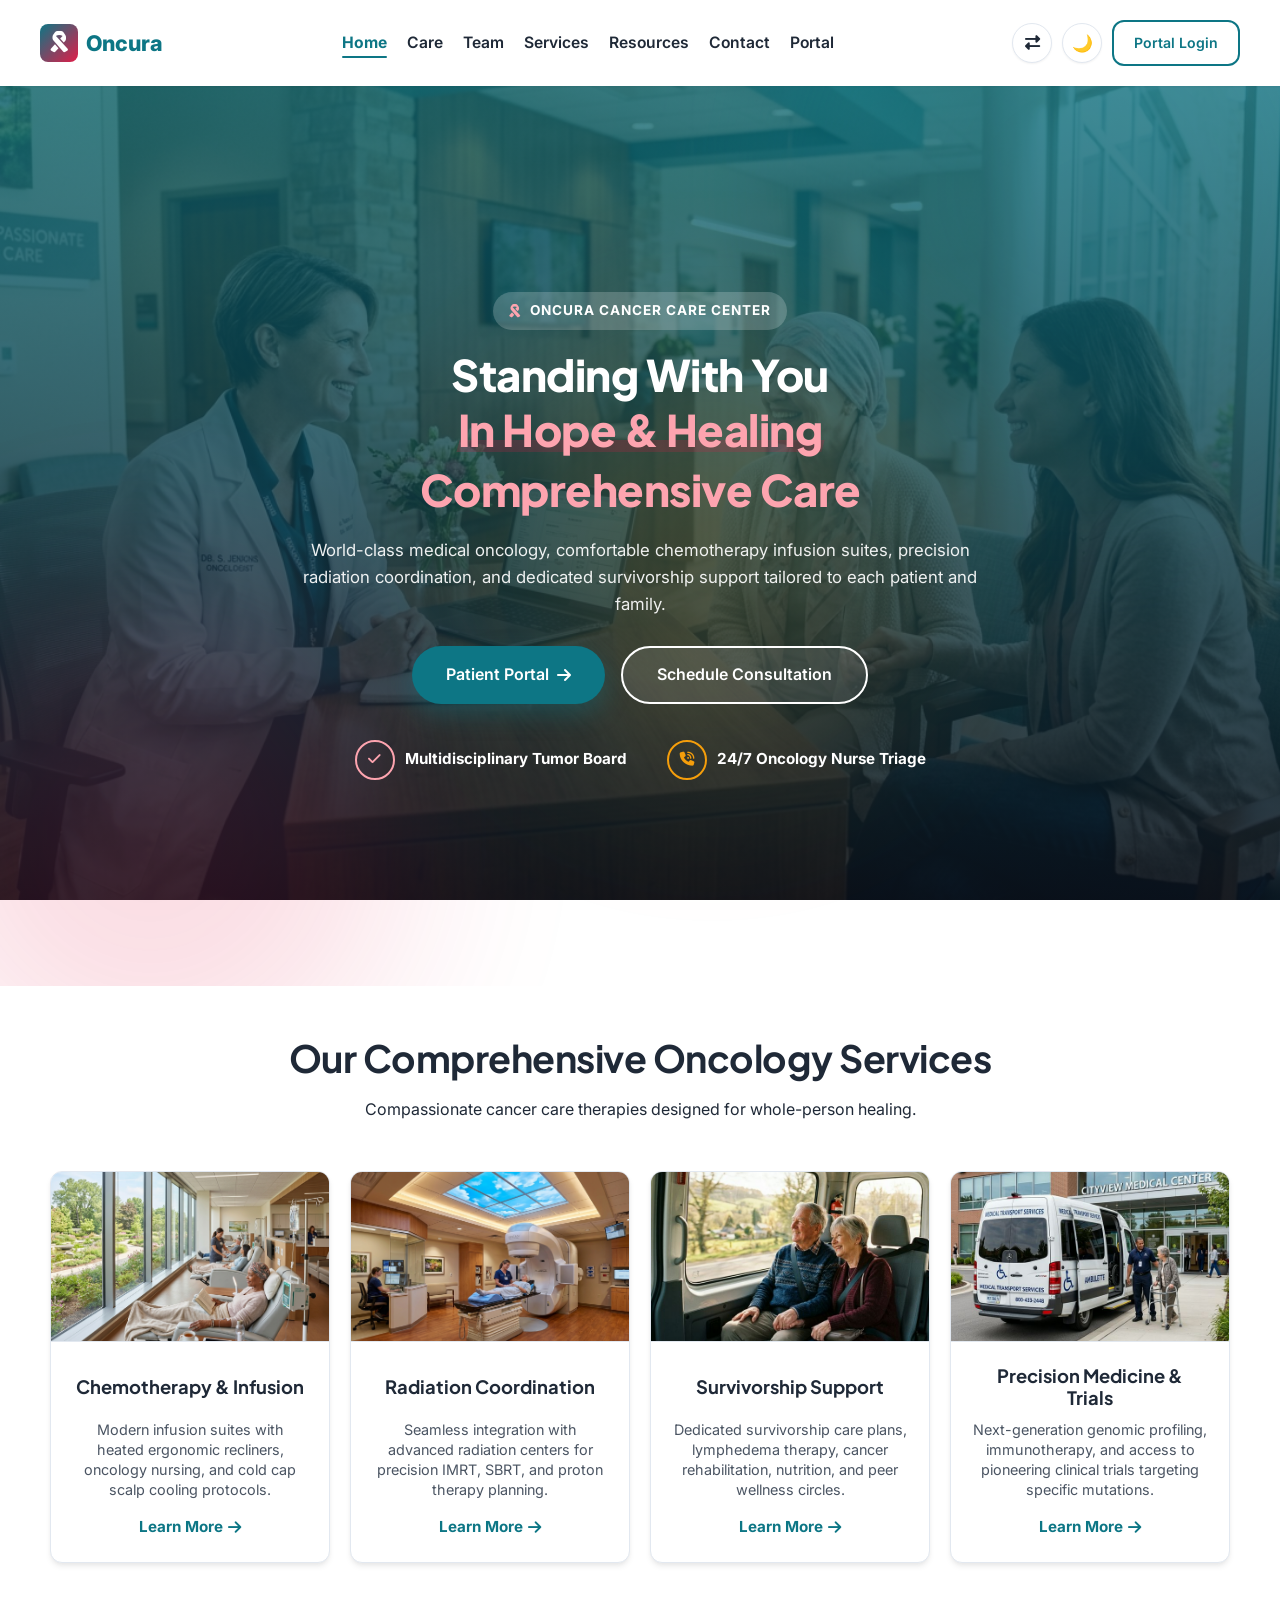
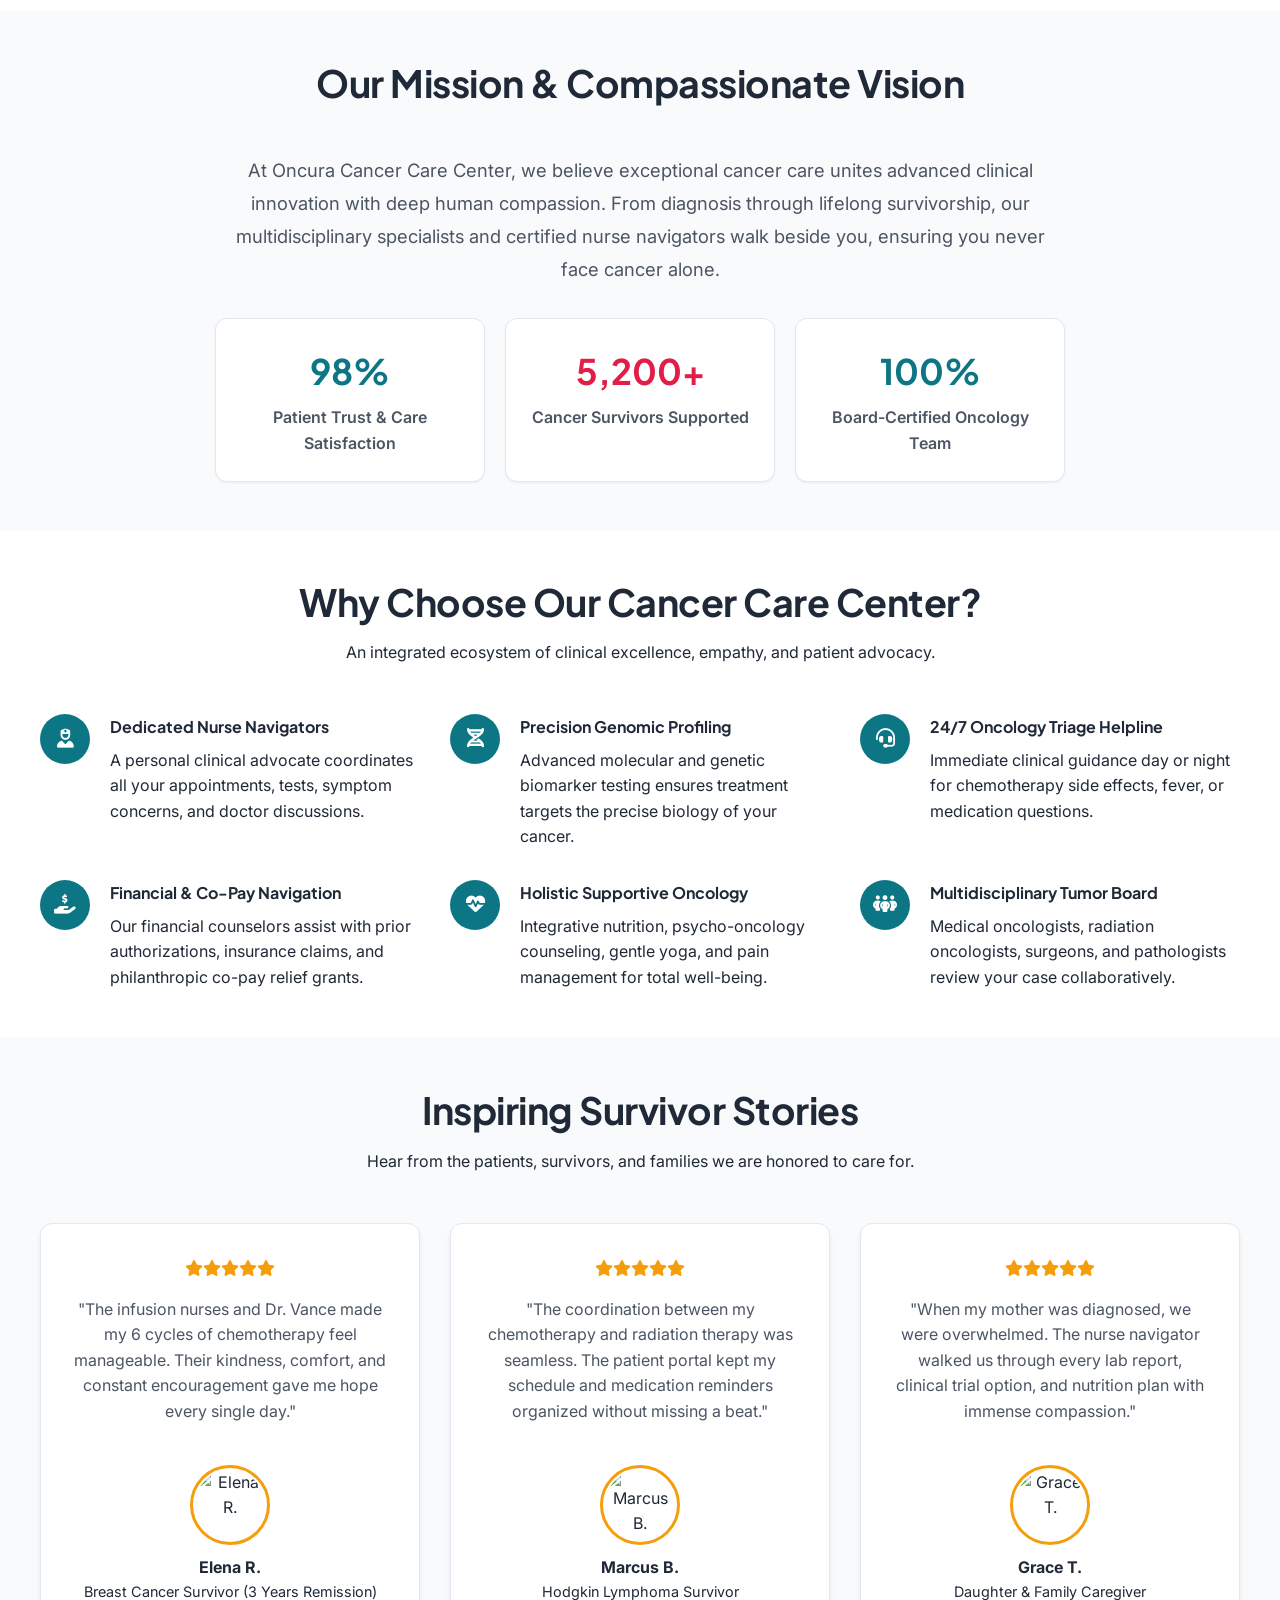
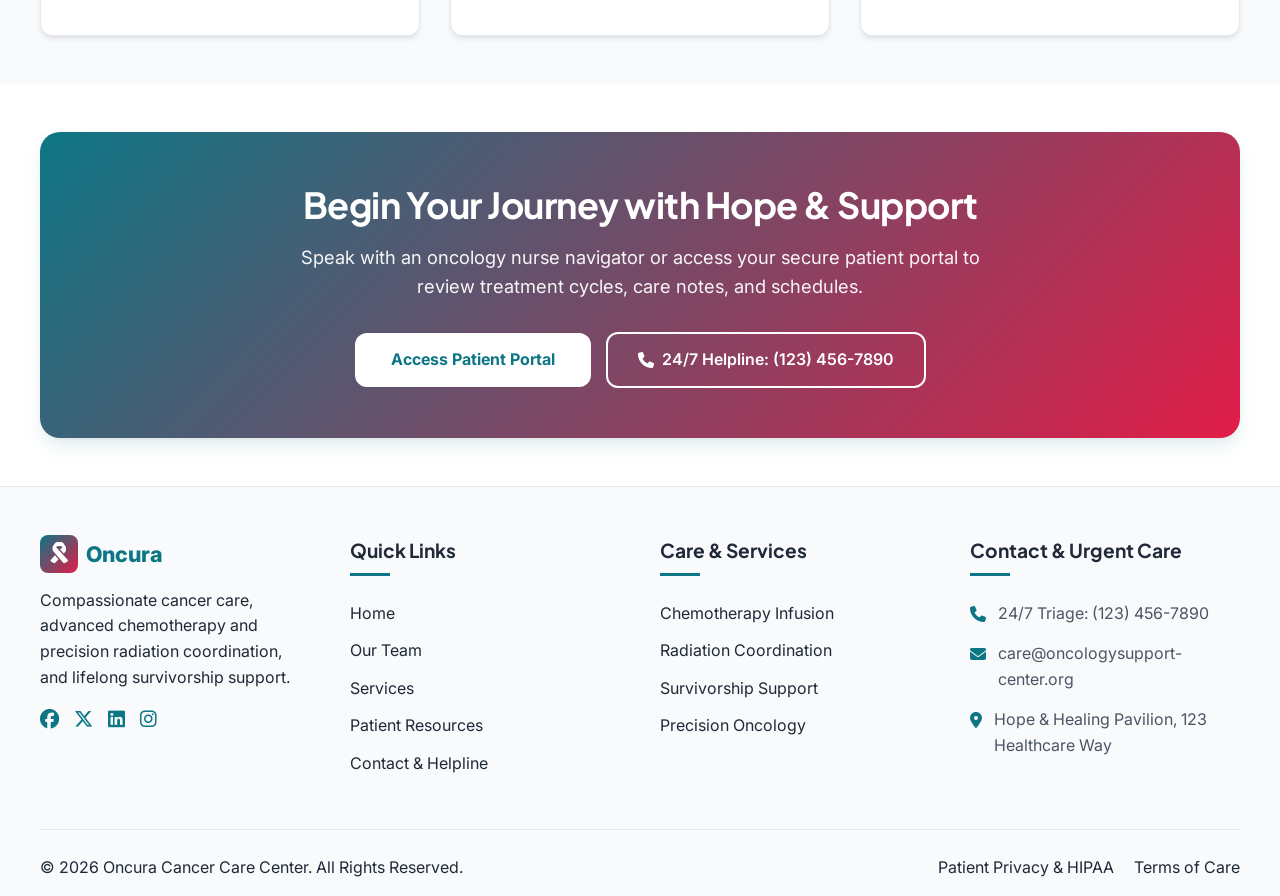
==== commit 052688d4: "Update website features, responsive layouts, dashboard enhancements, and brand favicon" ====
--- a/index.html
+++ b/index.html
@@ -15,7 +15,9 @@
     <link rel="stylesheet" href="https://cdnjs.cloudflare.com/ajax/libs/font-awesome/6.5.1/css/all.min.css">
     <!-- Custom CSS -->
     <link rel="stylesheet" href="css/style.css">
+    <link rel="icon" type="image/svg+xml" href="img/favicon.svg">
     <link rel="icon" type="image/png" href="img/favicon.png">
+    <link rel="apple-touch-icon" href="img/favicon.png">
     <style>
         @media (min-width: 1024px) {
             #home1-services .card-grid {
@@ -85,11 +87,14 @@
         <a href="blog.html" class="mobile-link">Resources</a>
         <a href="contact.html" class="mobile-link">Contact</a>
         <a href="dashboard.html" class="mobile-link">Portal</a>
-        <div class="drawer-item mobile-theme-toggle" id="mobile-theme-toggle">
-            <span>🌙</span> Theme
-        </div>
-        <div class="drawer-item" id="mobile-rtl-toggle">
-            🔄 Switch RTL
+        <div class="drawer-portal-login-wrapper">
+            <a href="login.html" class="btn btn-outline drawer-portal-btn">Portal Login</a>
+        </div>
+        <div class="drawer-actions">
+            <button type="button" id="mobile-rtl-toggle" class="toggle-btn" title="Switch Language Direction" aria-label="Switch Language Direction">
+                <i class="fa-solid fa-right-left"></i>
+            </button>
+            <button type="button" id="mobile-theme-toggle" class="toggle-btn" title="Toggle theme" aria-label="Toggle theme">🌙</button>
         </div>
     </div>
 
@@ -414,7 +419,10 @@
                             class="fa-solid fa-star"></i>
                     </div>
                     <p>"The infusion nurses and Dr. Vance made my 6 cycles of chemotherapy feel manageable. Their kindness, comfort, and constant encouragement gave me hope every single day."</p>
-                    <div style="font-weight: 700; color: var(--text-main); margin-top: 15px;">Elena R.</div>
+                    <div style="margin-top: 20px; margin-bottom: 10px;">
+                        <img src="https://randomuser.me/api/portraits/women/65.jpg" alt="Elena R." style="width: 80px; height: 80px; border-radius: 50%; object-fit: cover; border: 3px solid var(--accent); padding: 2px;">
+                    </div>
+                    <div style="font-weight: 700; color: var(--text-main);">Elena R.</div>
                     <div class="text-muted" style="font-size: 0.9rem;">Breast Cancer Survivor (3 Years Remission)</div>
                 </div>
 
@@ -425,7 +433,10 @@
                             class="fa-solid fa-star"></i>
                     </div>
                     <p>"The coordination between my chemotherapy and radiation therapy was seamless. The patient portal kept my schedule and medication reminders organized without missing a beat."</p>
-                    <div style="font-weight: 700; color: var(--text-main); margin-top: 15px;">Marcus B.</div>
+                    <div style="margin-top: 20px; margin-bottom: 10px;">
+                        <img src="https://randomuser.me/api/portraits/men/32.jpg" alt="Marcus B." style="width: 80px; height: 80px; border-radius: 50%; object-fit: cover; border: 3px solid var(--accent); padding: 2px;">
+                    </div>
+                    <div style="font-weight: 700; color: var(--text-main);">Marcus B.</div>
                     <div class="text-muted" style="font-size: 0.9rem;">Hodgkin Lymphoma Survivor</div>
                 </div>
 
@@ -436,7 +447,10 @@
                             class="fa-solid fa-star"></i>
                     </div>
                     <p>"When my mother was diagnosed, we were overwhelmed. The nurse navigator walked us through every lab report, clinical trial option, and nutrition plan with immense compassion."</p>
-                    <div style="font-weight: 700; color: var(--text-main); margin-top: 15px;">Grace T.</div>
+                    <div style="margin-top: 20px; margin-bottom: 10px;">
+                        <img src="https://randomuser.me/api/portraits/women/44.jpg" alt="Grace T." style="width: 80px; height: 80px; border-radius: 50%; object-fit: cover; border: 3px solid var(--accent); padding: 2px;">
+                    </div>
+                    <div style="font-weight: 700; color: var(--text-main);">Grace T.</div>
                     <div class="text-muted" style="font-size: 0.9rem;">Daughter & Family Caregiver</div>
                 </div>
             </div>
@@ -446,17 +460,14 @@
     <!-- CTA Section -->
     <section class="section" id="home1-ready">
         <div class="container">
-            <div
-                style="background: linear-gradient(135deg, var(--primary), var(--secondary)); border-radius: 20px; padding: 60px; color: white; text-align: center; box-shadow: var(--shadow-lg);">
-                <h2 style="font-size: 2.5rem; margin-bottom: 1rem; color: white;">Begin Your Journey with Hope & Support</h2>
-                <p style="font-size: 1.25rem; opacity: 0.95; margin-bottom: 2rem; max-width: 700px; margin-left: auto; margin-right: auto;">
+            <div class="ready-cta-box">
+                <h2>Begin Your Journey with Hope & Support</h2>
+                <p>
                     Speak with an oncology nurse navigator or access your secure patient portal to review treatment cycles, care notes, and schedules.
                 </p>
-                <div class="ready-cta-actions"
-                    style="display: flex; flex-wrap: wrap; gap: 15px; justify-content: center;">
-                    <a href="dashboard.html" class="btn btn-secondary"
-                        style="background: white; color: var(--primary); padding: 15px 40px; font-weight: 700;">Access Patient Portal</a>
-                    <a href="tel:1234567890" class="btn btn-outline" style="border-color: white; color: white; padding: 15px 30px;"><i class="fa-solid fa-phone" style="margin-right: 8px;"></i> 24/7 Helpline: (123) 456-7890</a>
+                <div class="ready-cta-actions">
+                    <a href="dashboard.html" class="btn btn-secondary ready-btn-portal">Access Patient Portal</a>
+                    <a href="tel:1234567890" class="btn btn-outline ready-btn-helpline"><i class="fa-solid fa-phone"></i> 24/7 Helpline: (123) 456-7890</a>
                 </div>
             </div>
         </div>
@@ -476,7 +487,7 @@
                     </p>
                     <div class="footer-social">
                         <a href="#"><i class="fa-brands fa-facebook"></i></a>
-                        <a href="#"><i class="fa-brands fa-twitter"></i></a>
+                        <a href="#"><i class="fa-brands fa-x-twitter"></i></a>
                         <a href="#"><i class="fa-brands fa-linkedin"></i></a>
                         <a href="#"><i class="fa-brands fa-instagram"></i></a>
                     </div>
--- a/css/style.css
+++ b/css/style.css
@@ -148,16 +148,36 @@
 .section-header {
     text-align: center;
     margin-bottom: var(--sp-2xl);
+    max-width: 820px;
+    margin-left: auto;
+    margin-right: auto;
 }
 
 .section-header h2 {
-    font-size: 2.5rem;
+    font-size: 2.35rem;
+    line-height: 1.25;
     margin-bottom: var(--sp-md);
-}
-
-@media (min-width: 768px) {
+    letter-spacing: -0.5px;
+}
+
+@media (max-width: 1024px) {
     .section-header h2 {
-        font-size: 3rem;
+        font-size: 2rem;
+        line-height: 1.25;
+    }
+}
+
+@media (max-width: 768px) {
+    .section-header h2 {
+        font-size: 1.7rem;
+        line-height: 1.3;
+    }
+}
+
+@media (max-width: 480px) {
+    .section-header h2 {
+        font-size: 1.5rem;
+        line-height: 1.3;
     }
 }
 
@@ -235,18 +255,138 @@
     }
 }
 
+/* Home 1 Ready CTA Box */
+.ready-cta-box {
+    background: linear-gradient(135deg, var(--primary), var(--secondary));
+    border-radius: 20px;
+    padding: 50px 40px;
+    color: white;
+    text-align: center;
+    box-shadow: var(--shadow-lg);
+}
+
+.ready-cta-box h2 {
+    font-size: 2.25rem;
+    line-height: 1.25;
+    margin-bottom: 1rem;
+    color: white;
+    letter-spacing: -0.5px;
+}
+
+.ready-cta-box p {
+    font-size: 1.15rem;
+    opacity: 0.95;
+    margin-bottom: 2rem;
+    max-width: 700px;
+    margin-left: auto;
+    margin-right: auto;
+    color: white;
+    line-height: 1.55;
+}
+
+.ready-cta-actions {
+    display: flex;
+    flex-wrap: wrap;
+    gap: 15px;
+    justify-content: center;
+    align-items: center;
+}
+
+.ready-btn-portal {
+    background: white !important;
+    color: var(--primary) !important;
+    padding: 14px 36px;
+    font-weight: 700;
+    border-radius: var(--border-radius);
+    transition: var(--transition);
+}
+
+.ready-btn-portal:hover {
+    background: #f8fafc !important;
+    transform: translateY(-2px);
+    box-shadow: 0 6px 16px rgba(0, 0, 0, 0.15);
+}
+
+.ready-btn-helpline {
+    border: 2px solid white !important;
+    color: white !important;
+    background: transparent !important;
+    padding: 13px 30px;
+    font-weight: 600;
+    border-radius: var(--border-radius);
+    display: inline-flex;
+    align-items: center;
+    gap: 8px;
+    transition: var(--transition);
+}
+
+.ready-btn-helpline:hover {
+    background: rgba(255, 255, 255, 0.15) !important;
+    transform: translateY(-2px);
+}
+
 @media (max-width: 768px) {
-    #home1-ready .ready-cta-actions .btn {
+    .ready-cta-box {
+        padding: 35px 22px;
+        border-radius: 18px;
+    }
+
+    .ready-cta-box h2 {
+        font-size: 1.65rem;
+        line-height: 1.3;
+        margin-bottom: 0.75rem;
+    }
+
+    .ready-cta-box p {
+        font-size: 0.95rem;
+        line-height: 1.5;
+        margin-bottom: 1.5rem;
+    }
+
+    .ready-cta-actions {
+        flex-direction: column;
+        align-items: center;
+        gap: 12px;
         width: 100%;
-        max-width: 260px;
-        padding: 12px 22px !important;
-        font-size: 0.95rem;
-    }
-
-    #home1-ready .ready-cta-actions .btn-outline {
-        white-space: normal;
+    }
+
+    .ready-cta-actions .btn {
+        width: 100%;
+        max-width: 280px;
+        padding: 12px 20px !important;
+        font-size: 0.92rem;
+        display: inline-flex;
+        align-items: center;
+        justify-content: center;
         text-align: center;
-        line-height: 1.2;
+    }
+}
+
+@media (max-width: 480px) {
+    .ready-cta-box {
+        padding: 28px 16px;
+        border-radius: 16px;
+    }
+
+    .ready-cta-box h2 {
+        font-size: 1.35rem;
+        line-height: 1.35;
+        margin-bottom: 0.65rem;
+        letter-spacing: -0.3px;
+    }
+
+    .ready-cta-box p {
+        font-size: 0.88rem;
+        line-height: 1.45;
+        margin-bottom: 1.25rem;
+        padding: 0 4px;
+    }
+
+    .ready-cta-actions .btn {
+        max-width: 100%;
+        width: 100%;
+        padding: 12px 16px !important;
+        font-size: 0.88rem;
     }
 }
 
@@ -556,11 +696,31 @@
     padding-left: 27px;
 }
 
-.mobile-drawer>.drawer-item {
-    display: flex;
-    align-items: center;
-    gap: 10px;
-    cursor: pointer;
+.drawer-portal-login-wrapper {
+    padding: 16px 30px 6px;
+    width: 100%;
+}
+
+.drawer-portal-btn {
+    display: flex !important;
+    align-items: center;
+    justify-content: center;
+    width: 100%;
+    padding: 11px 20px !important;
+    font-weight: 700;
+    font-size: 0.95rem;
+    text-align: center;
+    border-radius: 12px;
+    text-decoration: none !important;
+}
+
+.drawer-actions {
+    display: flex;
+    align-items: center;
+    gap: 12px;
+    padding: 18px 30px 20px;
+    border-top: 1px solid var(--border-color);
+    margin-top: 8px;
 }
 
 .drawer-overlay {
@@ -1278,7 +1438,7 @@
 }
 
 [dir="rtl"] .nav-actions {
-    flex-direction: row-reverse;
+    /* removed flex-direction: row-reverse to allow natural RTL flow */
 }
 
 [dir="rtl"] .nav-menu {
@@ -1292,6 +1452,29 @@
 [dir="rtl"] .footer-col h4::after {
     left: auto;
     right: 0;
+}
+
+[dir="rtl"] .footer-col {
+    text-align: right !important;
+}
+
+[dir="rtl"] .footer-col .logo,
+[dir="rtl"] .footer-social {
+    display: inline-flex;
+    flex-direction: row-reverse;
+}
+
+/* Specialists Grid */
+.specialists-grid {
+    display: flex;
+    flex-wrap: wrap;
+    justify-content: center;
+    gap: 30px;
+}
+
+.specialists-grid .card {
+    flex: 1 1 280px;
+    max-width: 350px;
 }
 
 /* --- NEW UNIQUE SECTIONS --- */
@@ -1348,8 +1531,31 @@
 }
 
 .tracking-content h2 {
-    font-size: 3rem;
+    font-size: 2.35rem;
+    line-height: 1.25;
     margin-bottom: 20px;
+    letter-spacing: -0.5px;
+}
+
+@media (max-width: 1024px) {
+    .tracking-content h2 {
+        font-size: 2rem;
+        line-height: 1.25;
+    }
+}
+
+@media (max-width: 768px) {
+    .tracking-content h2 {
+        font-size: 1.7rem;
+        line-height: 1.3;
+    }
+}
+
+@media (max-width: 480px) {
+    .tracking-content h2 {
+        font-size: 1.5rem;
+        line-height: 1.3;
+    }
 }
 
 .tracking-feature-list {
@@ -1449,6 +1655,72 @@
     position: relative;
     padding: 120px 0;
     overflow: hidden;
+}
+
+/* Care Page Feature Sections */
+.care-feature-grid {
+    display: grid;
+    grid-template-columns: 1.1fr 0.9fr;
+    gap: 60px;
+    align-items: center;
+}
+
+.care-feature-visual {
+    order: 2;
+    border-radius: var(--border-radius);
+    overflow: hidden;
+    box-shadow: var(--shadow-lg);
+    width: 100%;
+}
+
+.care-feature-visual img {
+    width: 100%;
+    height: auto;
+    display: block;
+    object-fit: cover;
+    border-radius: var(--border-radius);
+}
+
+.care-feature-content {
+    order: 1;
+}
+
+.care-feature-content h2 {
+    font-size: 2.35rem;
+    line-height: 1.25;
+    margin-bottom: 1.25rem;
+    letter-spacing: -0.5px;
+}
+
+@media (max-width: 991px) {
+    .care-feature-grid {
+        grid-template-columns: 1fr !important;
+        gap: 40px;
+    }
+
+    .care-feature-visual {
+        order: 1 !important;
+        max-width: 600px;
+        margin: 0 auto;
+    }
+
+    .care-feature-content {
+        order: 2 !important;
+        width: 100%;
+    }
+
+    .care-feature-content h2 {
+        font-size: 1.75rem;
+        line-height: 1.3;
+        margin-bottom: 1rem;
+    }
+}
+
+@media (max-width: 480px) {
+    .care-feature-content h2 {
+        font-size: 1.45rem;
+        line-height: 1.35;
+    }
 }
 
 .sanctuary-grid {
@@ -1632,94 +1904,124 @@
 
 /* --- SERVICES PAGE REFINEMENTS --- */
 
-/* 1. Services Hero with Background */
+/* --- INNER PAGES HERO (SERVICES, ABOUT, BLOG, CONTACT) --- */
+
+/* 1. Services Hero & About Hero */
 .services-hero {
     position: relative;
     background: linear-gradient(rgba(var(--primary-rgb), 0.8), rgba(var(--primary-rgb), 0.85)), url('../img/hero_services.png');
     background-size: cover;
     background-position: center;
     background-attachment: fixed;
-    padding: 150px 0;
+    padding: 120px 0 75px;
     text-align: center;
     color: white;
     overflow: hidden;
 }
 
-.services-hero h1 {
-    font-size: 4rem;
-    margin-bottom: 24px;
+.services-hero h1,
+.about-hero h1,
+.inner-hero-title {
+    font-size: 2.65rem;
+    line-height: 1.2;
+    margin-bottom: 20px;
+    color: white;
+    letter-spacing: -0.5px;
     animation: slideDownHero 1s cubic-bezier(0.165, 0.84, 0.44, 1) forwards;
-}
-
-.services-hero p {
-    font-size: 1.4rem;
+    word-break: normal;
+    overflow-wrap: break-word;
+}
+
+.services-hero p,
+.about-hero p {
+    font-size: 1.15rem;
+    line-height: 1.6;
     max-width: 800px;
     margin: 0 auto;
-    opacity: 0;
+    opacity: 0.92;
     animation: fadeInHero 1s ease-out 0.5s forwards;
 }
 
-@media (max-width: 767.98px) {
-    .about-hero h1 {
-        font-size: 2.8rem !important;
-        line-height: 1.1 !important;
-        overflow-wrap: anywhere;
-    }
-
-    .about-hero p {
-        font-size: 1.1rem !important;
-        padding: 0 10px;
-    }
-
-    .services-hero {
+@media (max-width: 1024px) {
+    .services-hero h1,
+    .about-hero h1,
+    .inner-hero-title {
+        font-size: 2.15rem;
+        line-height: 1.25;
+    }
+}
+
+@media (max-width: 768px) {
+    .services-hero,
+    .about-hero {
         text-align: center;
-        padding: 80px 0;
+        padding: 80px 0 60px;
         background-attachment: scroll;
     }
 
-    .services-hero h1 {
-        font-size: 2.2rem;
-        line-height: 1.2;
-        overflow-wrap: normal;
+    .services-hero h1,
+    .about-hero h1,
+    .inner-hero-title {
+        font-size: 1.85rem !important;
+        line-height: 1.28 !important;
+        overflow-wrap: break-word;
         word-break: normal;
         hyphens: none;
         text-align: center;
     }
 
-    .services-hero p {
-        font-size: 1.1rem;
+    .services-hero p,
+    .about-hero p {
+        font-size: 1.02rem !important;
+        line-height: 1.55;
         padding: 0 15px;
         text-align: center;
         margin: 0 auto;
     }
-
-    .service-item-v2 {
+}
+
+@media (max-width: 480px) {
+    .services-hero h1,
+    .about-hero h1,
+    .inner-hero-title {
+        font-size: 1.55rem !important;
+        line-height: 1.32 !important;
+    }
+
+    .services-hero p,
+    .about-hero p {
+        font-size: 0.92rem !important;
+    }
+}
+
+/* Service Action Buttons */
+.service-action-buttons {
+    display: flex;
+    flex-wrap: wrap;
+    gap: 15px;
+    margin-top: 30px;
+    align-items: center;
+}
+
+@media (max-width: 768px) {
+    .service-action-buttons {
+        display: flex;
+        flex-direction: column;
+        width: 100%;
+        gap: 12px;
+        margin-top: 25px;
+    }
+
+    .service-action-buttons .btn {
+        width: 100%;
+        display: flex;
+        align-items: center;
         justify-content: center;
-    }
-
-    .service-item-v2 a.btn {
-        display: block;
-        width: fit-content;
-        margin-left: auto;
-        margin-right: auto;
-    }
-
-    .service-item-v2 .service-image-mask {
-        margin-left: auto;
-        margin-right: auto;
-    }
-
-    .featured-story-content {
-        padding: 36px 22px;
-    }
-
-    .featured-story-content h2 {
-        font-size: 2rem !important;
-        line-height: 1.15 !important;
-        overflow-wrap: normal;
-        word-break: normal;
-        hyphens: none;
-    }
+        text-align: center;
+        padding: 13px 20px;
+        font-size: 0.95rem;
+    }
+
 }
 
 @keyframes slideDownHero {
@@ -1740,30 +2042,159 @@
     }
 }
 
-/* 2. Service Item Reveal Animations */
+/* 2. Service Item Reveal Animations & Layout */
 .service-item-v2 {
-    margin-bottom: 120px;
+    display: grid;
+    grid-template-columns: 1.15fr 0.85fr;
+    gap: 60px;
+    align-items: center;
+    margin-bottom: 90px;
+}
+
+.service-item-v2:nth-child(even) {
+    grid-template-columns: 0.85fr 1.15fr;
+}
+
+.service-item-v2:nth-child(even) .service-content-col {
+    order: 2;
+}
+
+.service-item-v2:nth-child(even) .service-image-col {
+    order: 1;
+}
+
+.service-content-col {
+    display: flex;
+    flex-direction: column;
+}
+
+.service-image-col {
+    width: 100%;
 }
 
 .service-image-mask {
-    border-radius: 40px;
-    box-shadow: 0 40px 80px -20px rgba(0, 0, 0, 0.2);
+    border-radius: 36px;
+    box-shadow: 0 30px 60px -15px rgba(0, 0, 0, 0.25);
     overflow: hidden;
     position: relative;
     border: 1px solid var(--border-color);
     transition: transform 0.5s ease;
-    height: 450px;
+    width: 100%;
+    height: 440px;
+    background: var(--bg-card);
 }
 
 .service-image-mask img {
     width: 100%;
     height: 100%;
     object-fit: cover;
+    object-position: center;
+    display: block;
     transition: transform 1s cubic-bezier(0.165, 0.84, 0.44, 1);
 }
 
 .service-image-mask:hover img {
-    transform: scale(1.1);
+    transform: scale(1.05);
+}
+
+@media (max-width: 1024px) {
+    .service-item-v2 {
+        display: flex !important;
+        flex-direction: column !important;
+        gap: 35px !important;
+        margin-bottom: 70px !important;
+    }
+
+    .service-item-v2 .service-image-col {
+        order: 1 !important;
+        width: 100% !important;
+        max-width: 100% !important;
+    }
+
+    .service-item-v2 .service-content-col {
+        order: 2 !important;
+        width: 100% !important;
+    }
+
+    .service-image-mask {
+        width: 100% !important;
+        height: 380px !important;
+        border-radius: 24px !important;
+    }
+
+    .service-image-mask img {
+        width: 100% !important;
+        height: 100% !important;
+        object-fit: cover !important;
+        object-position: center !important;
+        display: block !important;
+    }
+}
+
+@media (max-width: 768px) {
+    .service-item-v2 {
+        display: flex !important;
+        flex-direction: column !important;
+        gap: 28px !important;
+        margin-bottom: 55px !important;
+    }
+
+    .service-item-v2 .service-image-col {
+        order: 1 !important;
+        width: 100% !important;
+    }
+
+    .service-item-v2 .service-content-col {
+        order: 2 !important;
+        width: 100% !important;
+    }
+
+    .service-image-mask {
+        width: 100% !important;
+        height: 320px !important;
+        border-radius: 20px !important;
+    }
+
+    .service-image-mask img {
+        width: 100% !important;
+        height: 100% !important;
+        object-fit: cover !important;
+        object-position: center !important;
+        display: block !important;
+    }
+}
+
+@media (max-width: 480px) {
+    .service-item-v2 {
+        display: flex !important;
+        flex-direction: column !important;
+        gap: 22px !important;
+        margin-bottom: 45px !important;
+    }
+
+    .service-item-v2 .service-image-col {
+        order: 1 !important;
+        width: 100% !important;
+    }
+
+    .service-item-v2 .service-content-col {
+        order: 2 !important;
+        width: 100% !important;
+    }
+
+    .service-image-mask {
+        width: 100% !important;
+        height: 240px !important;
+        border-radius: 16px !important;
+    }
+
+    .service-image-mask img {
+        width: 100% !important;
+        height: 100% !important;
+        object-fit: cover !important;
+        object-position: center !important;
+        display: block !important;
+    }
 }
 
 .service-content-badge {
@@ -1850,39 +2281,38 @@
 /* 1. Featured Monthly Story Section */
 .featured-story-section {
     background-color: var(--bg-white);
-    padding: 100px 0;
+    padding: 80px 0;
     overflow: hidden;
 }
 
 .featured-story-grid {
     display: grid;
-    grid-template-columns: 1fr 1.2fr;
+    grid-template-columns: 1fr 1.15fr;
     gap: 0;
-    border-radius: 40px;
+    border-radius: 36px;
     overflow: hidden;
     box-shadow: var(--shadow-lg);
     background: var(--bg-card);
+    border: 1px solid var(--border-color);
     transform: scale(0.95);
     opacity: 0;
     animation: zoomReveal 1s cubic-bezier(0.165, 0.84, 0.44, 1) forwards;
 }
 
-@media (max-width: 991px) {
-    .featured-story-grid {
-        grid-template-columns: 1fr;
-    }
-}
-
 .featured-story-image {
     position: relative;
+    width: 100%;
     height: 100%;
-    min-height: 400px;
+    min-height: 420px;
+    overflow: hidden;
 }
 
 .featured-story-image img {
     width: 100%;
     height: 100%;
     object-fit: cover;
+    object-position: center;
+    display: block;
     transition: transform 1.5s ease;
 }
 
@@ -1891,7 +2321,7 @@
 }
 
 .featured-story-content {
-    padding: 60px;
+    padding: 50px 45px;
     display: flex;
     flex-direction: column;
     justify-content: center;
@@ -1900,30 +2330,155 @@
 }
 
 .featured-story-label {
-    background: var(--accent);
-    color: white;
-    padding: 8px 20px;
+    background: rgba(225, 29, 72, 0.12);
+    color: var(--secondary);
+    padding: 6px 16px;
     border-radius: 30px;
     font-weight: 800;
-    font-size: 0.8rem;
+    font-size: 0.85rem;
     text-transform: uppercase;
-    letter-spacing: 2px;
+    letter-spacing: 1.5px;
     width: fit-content;
-    margin-bottom: 25px;
-    animation: pulseLabel 3s infinite;
-}
-
-@keyframes pulseLabel {
-    0% {
-        box-shadow: 0 0 0 0 rgba(251, 146, 60, 0.4);
-    }
-
-    70% {
-        box-shadow: 0 0 0 15px rgba(251, 146, 60, 0);
-    }
-
-    100% {
-        box-shadow: 0 0 0 0 rgba(251, 146, 60, 0);
+    margin-bottom: 20px;
+    display: inline-block;
+}
+
+@media (max-width: 1024px) {
+    .featured-story-section {
+        padding: 60px 0;
+    }
+
+    .featured-story-grid {
+        display: flex !important;
+        flex-direction: column !important;
+        width: 100% !important;
+        border-radius: 28px !important;
+    }
+
+    .featured-story-image {
+        order: 1 !important;
+        width: 100% !important;
+        height: 350px !important;
+        min-height: auto !important;
+    }
+
+    .featured-story-image img {
+        width: 100% !important;
+        height: 100% !important;
+        object-fit: cover !important;
+        object-position: center !important;
+        display: block !important;
+    }
+
+    .featured-story-content {
+        order: 2 !important;
+        padding: 40px 32px !important;
+        width: 100% !important;
+    }
+}
+
+@media (max-width: 768px) {
+    .featured-story-section {
+        padding: 45px 0;
+    }
+
+    .featured-story-grid {
+        display: flex !important;
+        flex-direction: column !important;
+        width: 100% !important;
+        border-radius: 24px !important;
+        margin: 0 auto;
+    }
+
+    .featured-story-image {
+        order: 1 !important;
+        width: 100% !important;
+        height: 280px !important;
+        min-height: auto !important;
+    }
+
+    .featured-story-image img {
+        width: 100% !important;
+        height: 100% !important;
+        object-fit: cover !important;
+        object-position: center !important;
+        display: block !important;
+    }
+
+    .featured-story-content {
+        order: 2 !important;
+        padding: 32px 24px !important;
+        width: 100% !important;
+    }
+
+    .featured-story-content h2 {
+        font-size: 1.8rem !important;
+        line-height: 1.25 !important;
+        margin-bottom: 16px !important;
+        overflow-wrap: break-word;
+    }
+
+    .featured-story-content p {
+        font-size: 1rem !important;
+        line-height: 1.6 !important;
+        margin-bottom: 20px !important;
+    }
+
+    .featured-story-content .btn {
+        width: 100%;
+        display: flex;
+        align-items: center;
+        justify-content: center;
+        text-align: center;
+        padding: 13px 20px;
+    }
+}
+
+@media (max-width: 480px) {
+    .featured-story-section {
+        padding: 30px 0;
+    }
+
+    .featured-story-grid {
+        display: flex !important;
+        flex-direction: column !important;
+        width: 100% !important;
+        border-radius: 20px !important;
+        margin: 0 auto;
+    }
+
+    .featured-story-image {
+        order: 1 !important;
+        width: 100% !important;
+        height: 220px !important;
+        min-height: auto !important;
+    }
+
+    .featured-story-image img {
+        width: 100% !important;
+        height: 100% !important;
+        object-fit: cover !important;
+        object-position: center !important;
+        display: block !important;
+    }
+
+    .featured-story-content {
+        order: 2 !important;
+        padding: 24px 18px !important;
+        width: 100% !important;
+    }
+
+    .featured-story-content h2 {
+        font-size: 1.45rem !important;
+        line-height: 1.3 !important;
+        margin-bottom: 14px !important;
+        overflow-wrap: break-word;
+    }
+
+    .featured-story-content p {
+        font-size: 0.92rem !important;
+        line-height: 1.55 !important;
+        margin-bottom: 18px !important;
     }
 }
 
@@ -2048,7 +2603,7 @@
     }
 }
 
-/* --- BLOG PAGE HERO & CATEGORIES --- */
+/* --- BLOG PAGE HERO & CONTACT PAGE HERO --- */
 
 /* 1. Blog Hero with Background */
 .blog-hero-v2 {
@@ -2057,24 +2612,26 @@
     background-size: cover;
     background-position: center;
     background-attachment: fixed;
-    padding: 150px 0;
+    padding: 120px 0 75px;
     text-align: center;
     color: white;
 }
 
 .blog-hero-v2 h1 {
-    font-size: 4rem;
-    margin-bottom: 24px;
+    font-size: 2.65rem;
+    line-height: 1.2;
+    margin-bottom: 20px;
+    letter-spacing: -0.5px;
     animation: revealHeroText 1.2s cubic-bezier(0.16, 1, 0.3, 1) forwards;
 }
 
 .blog-hero-v2 p {
-    font-size: 1.45rem;
+    font-size: 1.15rem;
+    line-height: 1.6;
     max-width: 800px;
     margin: 0 auto;
-    opacity: 0.9;
+    opacity: 0.92;
     animation: fadeInLite 1s ease-out 0.4s forwards;
-    opacity: 0;
 }
 
 /* 2. Contact Hero with Unique Background */
@@ -2084,23 +2641,68 @@
     background-size: cover;
     background-position: center;
     background-attachment: fixed;
-    padding: 150px 0;
+    padding: 120px 0 75px;
     text-align: center;
     color: white;
 }
 
 .contact-hero-v2 h1 {
-    font-size: 4rem;
-    margin-bottom: 24px;
+    font-size: 2.65rem;
+    line-height: 1.2;
+    margin-bottom: 20px;
+    letter-spacing: -0.5px;
     animation: revealHeroText 1.2s cubic-bezier(0.16, 1, 0.3, 1) forwards;
 }
 
 .contact-hero-v2 p {
-    font-size: 1.45rem;
+    font-size: 1.15rem;
+    line-height: 1.6;
     max-width: 800px;
     margin: 0 auto;
-    opacity: 0;
+    opacity: 0.92;
     animation: fadeInLite 1s ease-out 0.4s forwards;
+}
+
+@media (max-width: 1024px) {
+    .blog-hero-v2 h1,
+    .contact-hero-v2 h1 {
+        font-size: 2.15rem;
+        line-height: 1.25;
+    }
+}
+
+@media (max-width: 768px) {
+    .blog-hero-v2,
+    .contact-hero-v2 {
+        padding: 80px 0 60px;
+        background-attachment: scroll;
+    }
+
+    .blog-hero-v2 h1,
+    .contact-hero-v2 h1 {
+        font-size: 1.85rem !important;
+        line-height: 1.28 !important;
+    }
+
+    .blog-hero-v2 p,
+    .contact-hero-v2 p {
+        font-size: 1.02rem !important;
+        line-height: 1.55;
+        padding: 0 15px;
+    }
+}
+
+@media (max-width: 480px) {
+    .blog-hero-v2 h1,
+    .contact-hero-v2 h1 {
+        font-size: 1.55rem !important;
+        line-height: 1.32 !important;
+    }
+
+    .blog-hero-v2 p,
+    .contact-hero-v2 p {
+        font-size: 0.92rem !important;
+    }
 }
 
 
@@ -2194,6 +2796,10 @@
     font-size: 0.9rem;
     text-transform: uppercase;
     letter-spacing: 1px;
+}
+
+.category-card-v3:hover span {
+    color: #4B5563;
 }
 
 .category-badge-floating {
@@ -2342,4 +2948,149 @@
         right: auto;
         left: 20px;
     }
+}
+
+/* Care Journey Pathway Section (Home2) */
+.care-journey-grid {
+    display: grid;
+    grid-template-columns: repeat(4, 1fr);
+    gap: 25px;
+    margin-bottom: 40px;
+}
+
+.journey-card {
+    background: var(--bg-card);
+    border: 1px solid var(--border-color);
+    border-radius: 20px;
+    padding: 35px 25px 30px;
+    position: relative;
+    box-shadow: var(--shadow-sm);
+    transition: transform 0.3s ease, box-shadow 0.3s ease, border-color 0.3s ease;
+    display: flex;
+    flex-direction: column;
+    height: 100%;
+}
+
+.journey-card:hover {
+    transform: translateY(-8px);
+    box-shadow: var(--shadow-lg);
+    border-color: var(--primary);
+}
+
+.journey-step-badge {
+    position: absolute;
+    top: 20px;
+    right: 20px;
+    font-size: 1.4rem;
+    font-weight: 800;
+    color: var(--primary);
+    background: rgba(var(--primary-rgb), 0.12);
+    border: 1px solid rgba(var(--primary-rgb), 0.25);
+    padding: 3px 12px;
+    border-radius: 20px;
+    line-height: 1.2;
+    font-family: 'Plus Jakarta Sans', sans-serif;
+}
+
+[data-theme="dark"] .journey-step-badge {
+    color: #67e8f9;
+    background: rgba(103, 232, 249, 0.15);
+    border-color: rgba(103, 232, 249, 0.35);
+}
+
+[dir="rtl"] .journey-step-badge {
+    right: auto;
+    left: 20px;
+}
+
+.journey-icon-wrap {
+    width: 60px;
+    height: 60px;
+    border-radius: 16px;
+    display: flex;
+    align-items: center;
+    justify-content: center;
+    font-size: 1.6rem;
+    margin-bottom: 22px;
+}
+
+.journey-card h3 {
+    font-size: 1.25rem;
+    margin-bottom: 12px;
+    line-height: 1.35;
+}
+
+.journey-card p {
+    font-size: 0.95rem;
+    line-height: 1.6;
+    margin-bottom: 20px;
+    flex-grow: 1;
+}
+
+.journey-tag {
+    background: rgba(var(--primary-rgb), 0.08);
+    color: var(--primary);
+    padding: 6px 14px;
+    border-radius: 30px;
+    font-size: 0.8rem;
+    font-weight: 700;
+    display: inline-flex;
+    align-items: center;
+    gap: 6px;
+    width: fit-content;
+    margin-top: auto;
+}
+
+.care-pathway-banner {
+    background: var(--bg-card);
+    border: 1px solid var(--border-color);
+    border-radius: 20px;
+    padding: 30px 40px;
+    display: flex;
+    align-items: center;
+    justify-content: space-between;
+    gap: 25px;
+    box-shadow: var(--shadow-sm);
+    flex-wrap: wrap;
+}
+
+.pathway-banner-actions {
+    display: flex;
+    align-items: center;
+    gap: 15px;
+    flex-wrap: wrap;
+}
+
+@media (max-width: 1024px) {
+    .care-journey-grid {
+        grid-template-columns: repeat(2, 1fr);
+        gap: 20px;
+    }
+}
+
+@media (max-width: 768px) {
+    .care-journey-grid {
+        grid-template-columns: 1fr;
+        gap: 20px;
+    }
+
+    .care-pathway-banner {
+        flex-direction: column;
+        align-items: flex-start;
+        padding: 25px 20px;
+        gap: 20px;
+    }
+
+    .pathway-banner-actions {
+        width: 100%;
+        flex-direction: column;
+    }
+
+    .pathway-banner-actions .btn {
+        width: 100%;
+        display: flex;
+        align-items: center;
+        justify-content: center;
+        text-align: center;
+    }
 }
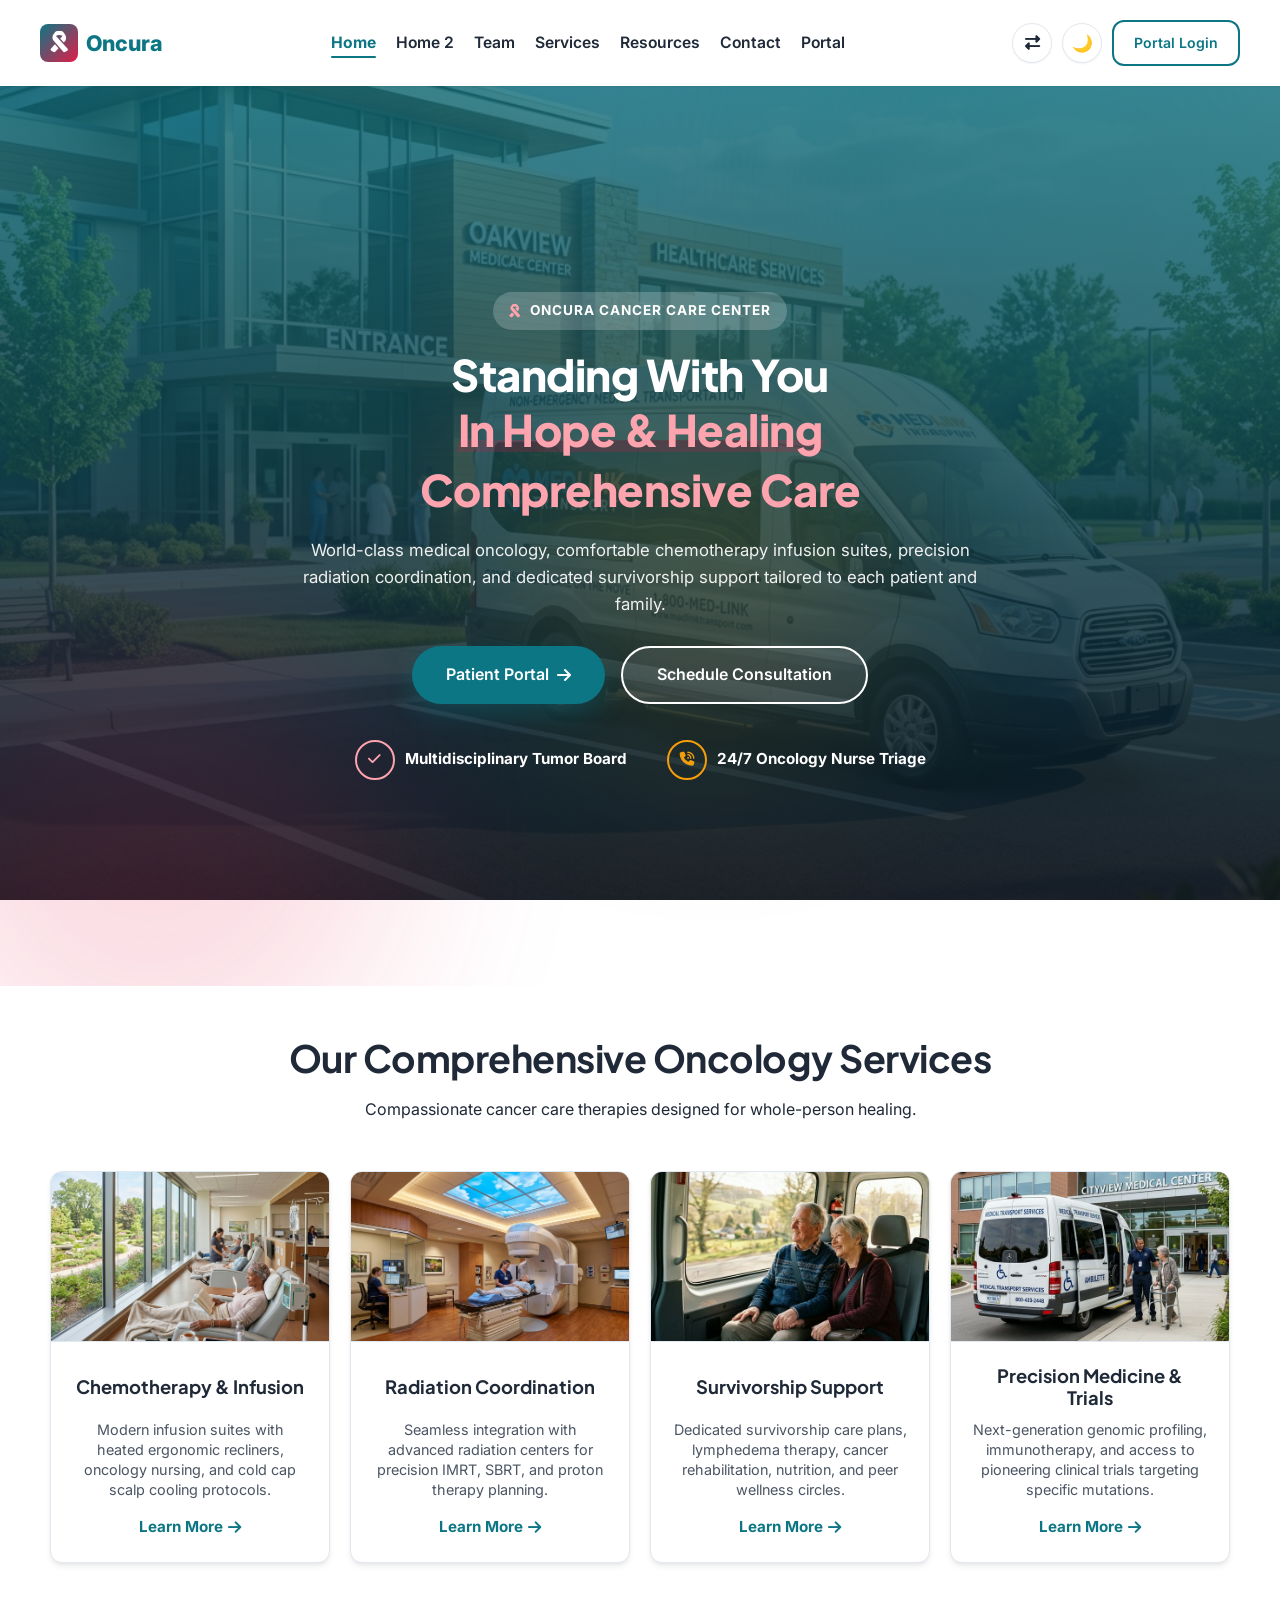
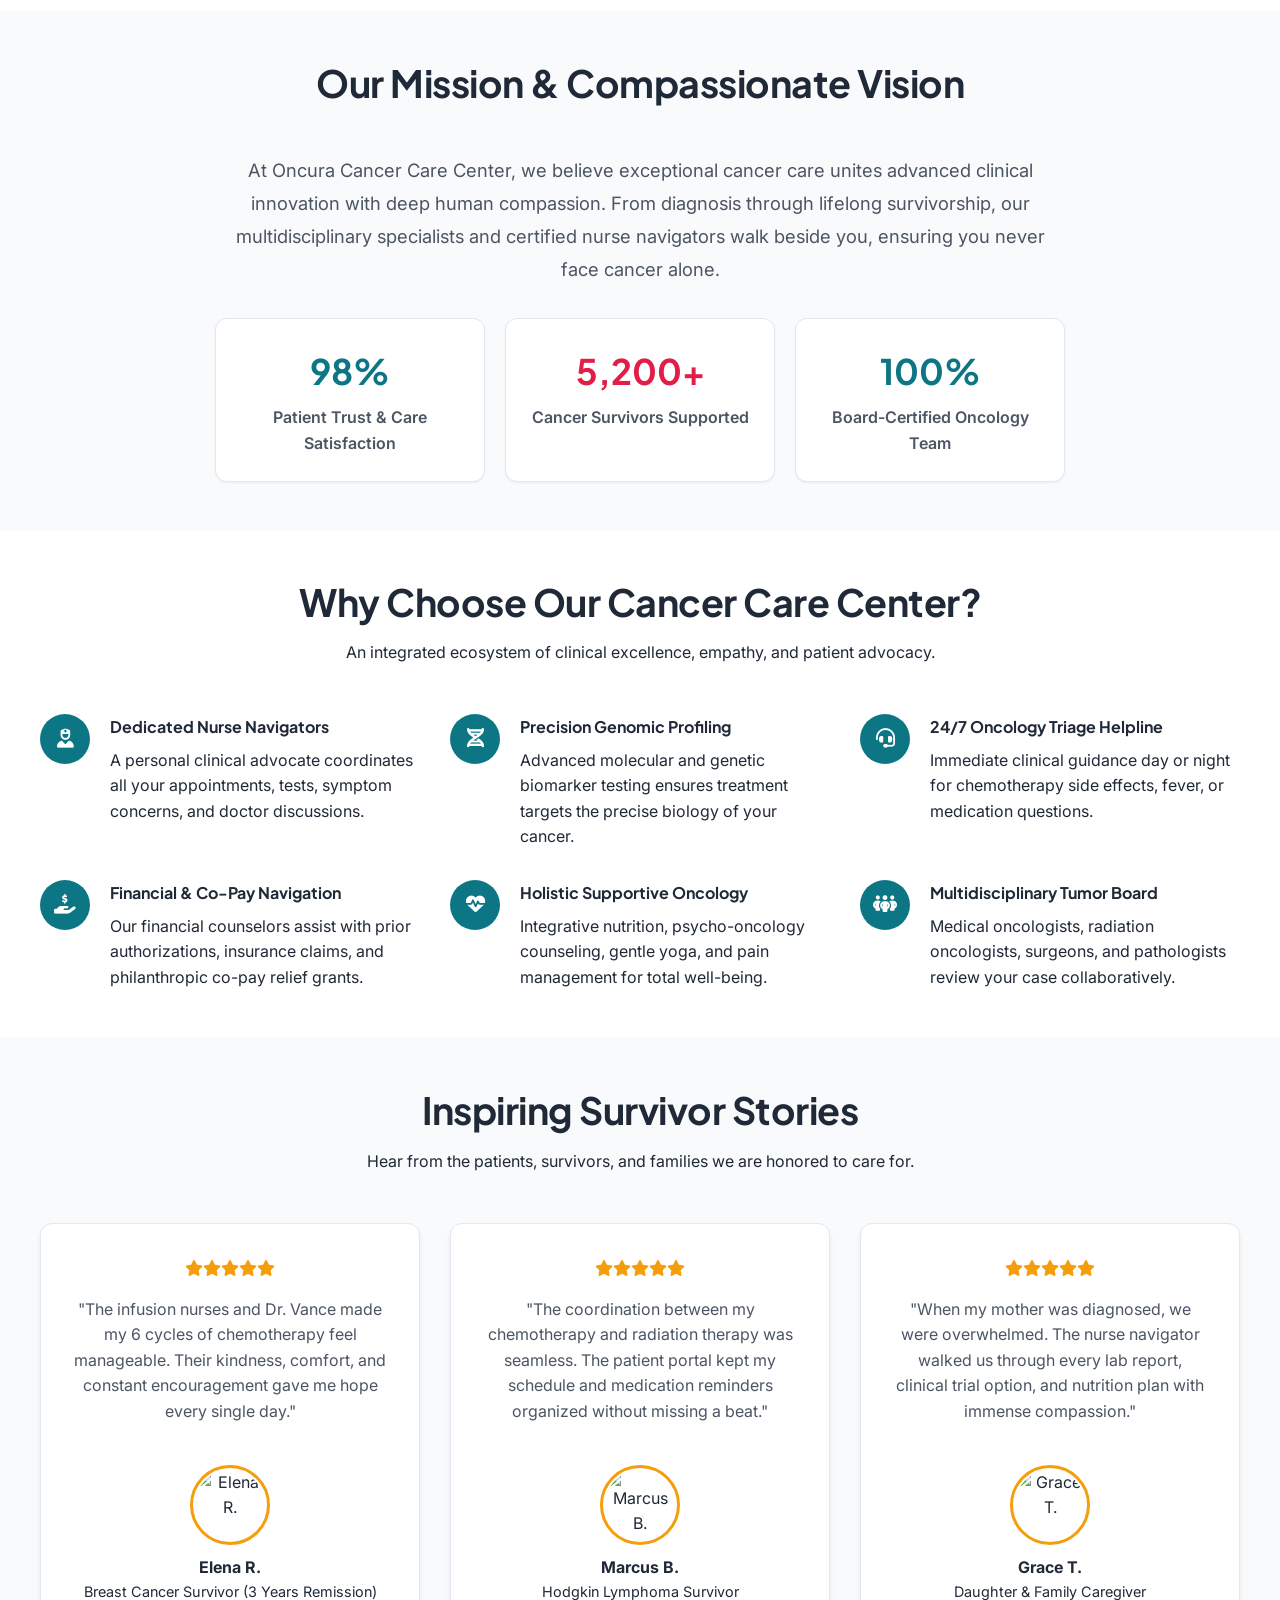
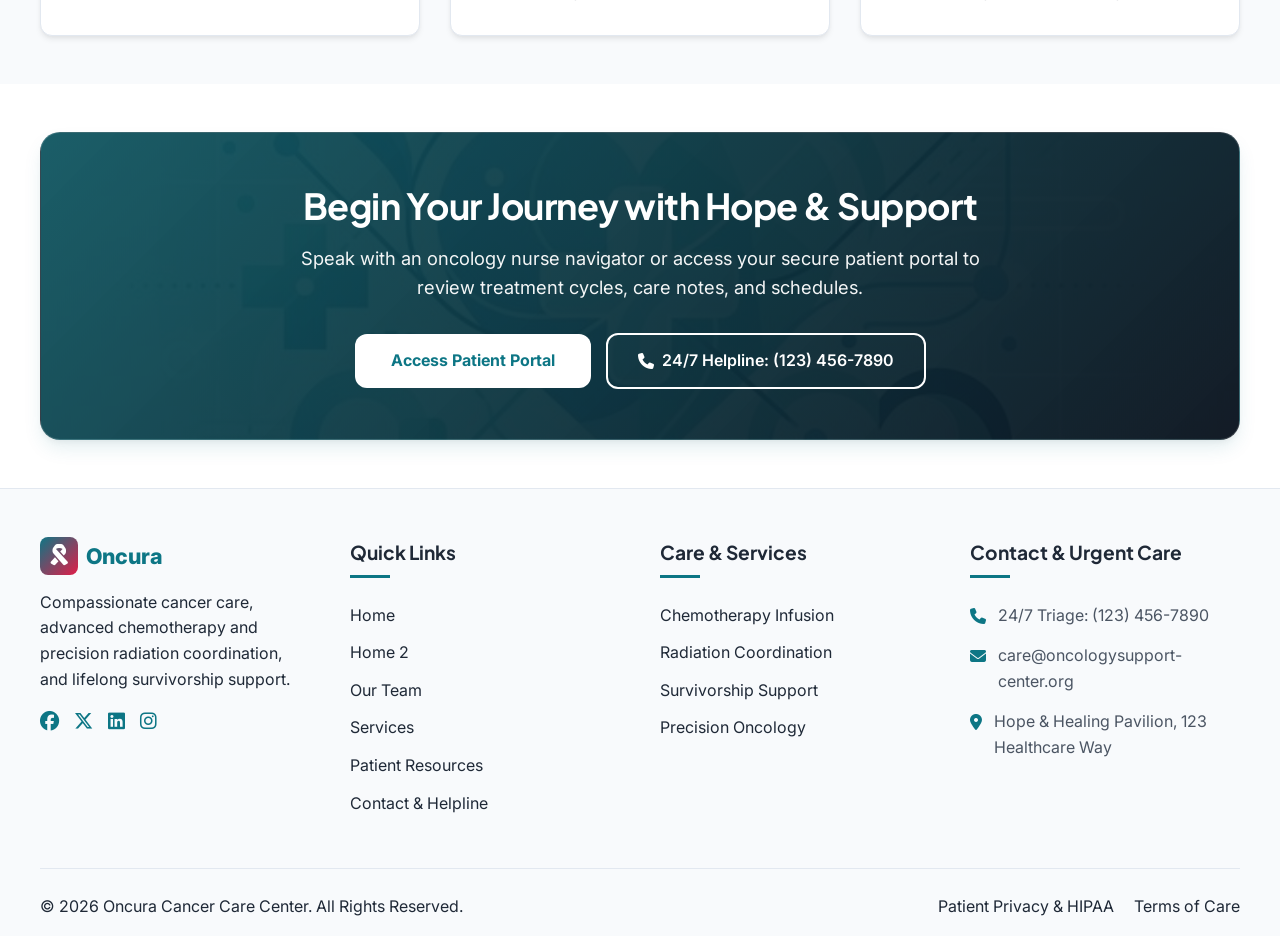
==== commit f24866bd: "Update website with Home 2, team portraits, structured services discovery, thematic background image" ====
--- a/index.html
+++ b/index.html
@@ -81,7 +81,7 @@
             </button>
         </div>
         <a href="index.html" class="mobile-link active">Home</a>
-        <a href="home2.html" class="mobile-link">Care</a>
+        <a href="home2.html" class="mobile-link">Home 2</a>
         <a href="about.html" class="mobile-link">Team</a>
         <a href="services.html" class="mobile-link">Services</a>
         <a href="blog.html" class="mobile-link">Resources</a>
@@ -111,7 +111,7 @@
 
             <nav class="nav-menu">
                 <a href="index.html" class="nav-link active">Home</a>
-                <a href="home2.html" class="nav-link">Care</a>
+                <a href="home2.html" class="nav-link">Home 2</a>
                 <a href="about.html" class="nav-link">Team</a>
                 <a href="services.html" class="nav-link">Services</a>
                 <a href="blog.html" class="nav-link">Resources</a>
@@ -133,7 +133,7 @@
 
     <!-- Advanced Hero Section V3: Interactive Spectrum -->
     <section class="hero-v2" id="home1-hero"
-        style="background-image: linear-gradient(rgba(13, 118, 133, 0.75), rgba(11, 19, 30, 0.85)), url('img/oncology_hero.jpg'); background-size: cover; background-position: center; background-attachment: fixed; color: white;">
+        style="background-image: linear-gradient(rgba(13, 118, 133, 0.78), rgba(11, 19, 30, 0.88)), url('img/hero_home1_new.png'); background-size: cover; background-position: center; background-attachment: fixed; color: white;">
         <!-- animated Mesh Background -->
         <div class="hero-bg-mesh">
             <div class="mesh-blob blob-1"></div>
@@ -460,7 +460,7 @@
     <!-- CTA Section -->
     <section class="section" id="home1-ready">
         <div class="container">
-            <div class="ready-cta-box">
+            <div class="ready-cta-box" style="background-image: linear-gradient(135deg, rgba(8, 80, 91, 0.92), rgba(11, 19, 30, 0.96)), url('img/newsletter_bg.png'); background-size: cover; background-position: center; border: 1px solid rgba(255,255,255,0.15); box-shadow: var(--shadow-lg);">
                 <h2>Begin Your Journey with Hope & Support</h2>
                 <p>
                     Speak with an oncology nurse navigator or access your secure patient portal to review treatment cycles, care notes, and schedules.
@@ -498,6 +498,7 @@
                     <h4>Quick Links</h4>
                     <ul class="footer-links">
                         <li><a href="index.html">Home</a></li>
+                        <li><a href="home2.html">Home 2</a></li>
                         <li><a href="about.html">Our Team</a></li>
                         <li><a href="services.html">Services</a></li>
                         <li><a href="blog.html">Patient Resources</a></li>
--- a/css/style.css
+++ b/css/style.css
@@ -153,7 +153,11 @@
     margin-right: auto;
 }
 
-.section-header h2 {
+.section-header h2,
+.section-title,
+.service-content-col h2,
+.featured-story-content h2,
+.reveal-v2 h2 {
     font-size: 2.35rem;
     line-height: 1.25;
     margin-bottom: var(--sp-md);
@@ -161,23 +165,35 @@
 }
 
 @media (max-width: 1024px) {
-    .section-header h2 {
-        font-size: 2rem;
-        line-height: 1.25;
+    .section-header h2,
+    .section-title,
+    .service-content-col h2,
+    .featured-story-content h2,
+    .reveal-v2 h2 {
+        font-size: 1.95rem !important;
+        line-height: 1.25 !important;
     }
 }
 
 @media (max-width: 768px) {
-    .section-header h2 {
-        font-size: 1.7rem;
-        line-height: 1.3;
+    .section-header h2,
+    .section-title,
+    .service-content-col h2,
+    .featured-story-content h2,
+    .reveal-v2 h2 {
+        font-size: 1.65rem !important;
+        line-height: 1.3 !important;
     }
 }
 
 @media (max-width: 480px) {
-    .section-header h2 {
-        font-size: 1.5rem;
-        line-height: 1.3;
+    .section-header h2,
+    .section-title,
+    .service-content-col h2,
+    .featured-story-content h2,
+    .reveal-v2 h2 {
+        font-size: 1.45rem !important;
+        line-height: 1.3 !important;
     }
 }
 
@@ -2854,7 +2870,155 @@
     color: var(--secondary);
 }
 
-/* FAQ Items */
+/* FAQ Accordion / Dropdown */
+.faq-accordion {
+    max-width: 860px;
+    margin: 0 auto;
+    display: flex;
+    flex-direction: column;
+    gap: 16px;
+    text-align: left;
+}
+
+.faq-item {
+    background: var(--bg-card);
+    border-radius: 16px;
+    border: 1px solid var(--border-color);
+    box-shadow: var(--shadow-sm);
+    overflow: hidden;
+    transition: border-color 0.25s ease, box-shadow 0.25s ease;
+}
+
+.faq-item:hover {
+    border-color: var(--primary);
+    box-shadow: var(--shadow-md);
+}
+
+.faq-item.active {
+    border-color: var(--primary);
+    box-shadow: 0 4px 20px -2px rgba(13, 118, 133, 0.12);
+}
+
+[data-theme="dark"] .faq-item.active {
+    box-shadow: 0 4px 20px -2px rgba(34, 211, 238, 0.12);
+}
+
+.faq-header {
+    width: 100%;
+    padding: 20px 24px;
+    display: flex;
+    align-items: center;
+    justify-content: space-between;
+    gap: 16px;
+    cursor: pointer;
+    background: transparent;
+    border: none;
+    outline: none;
+    text-align: left;
+    user-select: none;
+    transition: background-color 0.2s ease;
+    font-family: inherit;
+}
+
+[dir="rtl"] .faq-header {
+    text-align: right;
+}
+
+.faq-header:hover {
+    background-color: rgba(13, 118, 133, 0.04);
+}
+
+[data-theme="dark"] .faq-header:hover {
+    background-color: rgba(255, 255, 255, 0.02);
+}
+
+.faq-title {
+    display: flex;
+    align-items: center;
+    gap: 12px;
+    font-size: 1.08rem;
+    font-weight: 600;
+    color: var(--text-main);
+    margin: 0;
+    transition: color 0.25s ease;
+}
+
+.faq-item.active .faq-title {
+    color: var(--primary);
+}
+
+.faq-title i {
+    color: var(--primary);
+    font-size: 1.15rem;
+    flex-shrink: 0;
+}
+
+.faq-icon-toggle {
+    width: 36px;
+    height: 36px;
+    border-radius: 50%;
+    background: rgba(13, 118, 133, 0.08);
+    color: var(--primary);
+    display: flex;
+    align-items: center;
+    justify-content: center;
+    font-size: 0.9rem;
+    flex-shrink: 0;
+    transition: transform 0.3s cubic-bezier(0.4, 0, 0.2, 1), background-color 0.25s ease, color 0.25s ease;
+}
+
+[data-theme="dark"] .faq-icon-toggle {
+    background: rgba(34, 211, 238, 0.1);
+}
+
+.faq-item.active .faq-icon-toggle {
+    transform: rotate(180deg);
+    background: var(--primary);
+    color: #ffffff;
+}
+
+.faq-content {
+    max-height: 0;
+    overflow: hidden;
+    transition: max-height 0.35s cubic-bezier(0.4, 0, 0.2, 1), opacity 0.25s ease;
+    opacity: 0;
+}
+
+.faq-item.active .faq-content {
+    opacity: 1;
+}
+
+.faq-content-inner {
+    padding: 0 24px 22px 52px;
+    color: var(--text-muted);
+    font-size: 0.96rem;
+    line-height: 1.65;
+}
+
+[dir="rtl"] .faq-content-inner {
+    padding: 0 52px 22px 24px;
+}
+
+@media (max-width: 640px) {
+    .faq-header {
+        padding: 16px 18px;
+    }
+    .faq-title {
+        font-size: 0.98rem;
+        gap: 10px;
+    }
+    .faq-icon-toggle {
+        width: 30px;
+        height: 30px;
+        font-size: 0.8rem;
+    }
+    .faq-content-inner {
+        padding: 0 18px 18px 18px;
+        font-size: 0.9rem;
+    }
+}
+
+/* Backward compatibility for legacy faq-box */
 .faq-box {
     background: var(--bg-card);
     padding: 25px;
@@ -3093,4 +3257,871 @@
         justify-content: center;
         text-align: center;
     }
+}
+
+/* =========================================
+   Home Page 2 Dedicated Styles
+   ========================================= */
+.home2-hero {
+    position: relative;
+    padding: 100px 0 80px 0;
+    background: linear-gradient(135deg, rgba(8, 80, 91, 0.92) 0%, rgba(11, 19, 30, 0.95) 100%), url('../img/hero_home2_new.png');
+    background-size: cover;
+    background-position: center;
+    background-attachment: scroll;
+    color: #ffffff;
+    overflow: hidden;
+}
+
+.home2-hero-grid {
+    display: grid;
+    grid-template-columns: 1.15fr 0.85fr;
+    gap: 40px;
+    align-items: center;
+}
+
+.home2-hero-badge {
+    display: inline-flex;
+    align-items: center;
+    gap: 8px;
+    background: rgba(255, 255, 255, 0.15);
+    border: 1px solid rgba(255, 255, 255, 0.25);
+    color: #ffffff;
+    backdrop-filter: blur(10px);
+    padding: 8px 18px;
+    border-radius: 30px;
+    font-size: 0.88rem;
+    font-weight: 600;
+    margin-bottom: 24px;
+    letter-spacing: 0.5px;
+}
+
+.home2-hero h1 {
+    font-size: clamp(2.2rem, 3.8vw, 3.2rem);
+    line-height: 1.2;
+    margin-bottom: 22px;
+    color: #ffffff;
+}
+
+.home2-hero h1 .text-highlight {
+    color: var(--secondary-light);
+}
+
+.home2-hero p.hero-lead {
+    font-size: 1.12rem;
+    line-height: 1.7;
+    color: rgba(255, 255, 255, 0.9);
+    margin-bottom: 32px;
+    max-width: 620px;
+}
+
+.home2-hero-actions {
+    display: flex;
+    gap: 16px;
+    flex-wrap: wrap;
+    margin-bottom: 36px;
+}
+
+.home2-hero-trust {
+    display: flex;
+    gap: 24px;
+    flex-wrap: wrap;
+    padding-top: 20px;
+    border-top: 1px solid rgba(255, 255, 255, 0.15);
+}
+
+.home2-trust-item {
+    display: flex;
+    align-items: center;
+    gap: 10px;
+    font-size: 0.92rem;
+    font-weight: 600;
+    color: rgba(255, 255, 255, 0.95);
+}
+
+.home2-trust-item i {
+    color: var(--secondary-light);
+    font-size: 1.1rem;
+}
+
+/* Home 2 Hero Interactive Intake Widget */
+.home2-triage-card {
+    background: var(--bg-card);
+    border: 1px solid var(--border-color);
+    border-radius: 20px;
+    padding: 32px;
+    box-shadow: 0 20px 40px rgba(0, 0, 0, 0.25);
+    color: var(--text-main);
+    position: relative;
+}
+
+.home2-triage-card-header {
+    display: flex;
+    align-items: center;
+    justify-content: space-between;
+    margin-bottom: 20px;
+    padding-bottom: 15px;
+    border-bottom: 1px solid var(--border-color);
+}
+
+.home2-triage-card-header h3 {
+    font-size: 1.25rem;
+    display: flex;
+    align-items: center;
+    gap: 10px;
+    margin: 0;
+    color: var(--text-main);
+}
+
+.home2-live-indicator {
+    display: inline-flex;
+    align-items: center;
+    gap: 6px;
+    font-size: 0.78rem;
+    font-weight: 700;
+    color: #059669;
+    background: rgba(16, 185, 129, 0.12);
+    padding: 4px 10px;
+    border-radius: 20px;
+}
+
+.home2-live-dot {
+    width: 8px;
+    height: 8px;
+    background: #10B981;
+    border-radius: 50%;
+    animation: pulse 1.8s infinite;
+}
+
+@keyframes pulse {
+    0% { transform: scale(0.95); box-shadow: 0 0 0 0 rgba(16, 185, 129, 0.7); }
+    70% { transform: scale(1); box-shadow: 0 0 0 8px rgba(16, 185, 129, 0); }
+    100% { transform: scale(0.95); box-shadow: 0 0 0 0 rgba(16, 185, 129, 0); }
+}
+
+.home2-triage-form label {
+    display: block;
+    font-size: 0.88rem;
+    font-weight: 600;
+    margin-bottom: 6px;
+    color: var(--text-main);
+}
+
+.home2-triage-select,
+.home2-triage-input {
+    width: 100%;
+    padding: 12px 14px;
+    border: 1px solid var(--border-color);
+    border-radius: 10px;
+    background: var(--bg-gray);
+    color: var(--text-main);
+    font-family: inherit;
+    font-size: 0.95rem;
+    margin-bottom: 16px;
+    transition: var(--transition);
+}
+
+.home2-triage-select:focus,
+.home2-triage-input:focus {
+    outline: none;
+    border-color: var(--primary);
+    box-shadow: 0 0 0 3px rgba(var(--primary-rgb), 0.15);
+}
+
+.home2-filter-chips {
+    display: flex;
+    gap: 8px;
+    flex-wrap: wrap;
+    margin-bottom: 20px;
+}
+
+.home2-chip {
+    padding: 6px 12px;
+    border-radius: 16px;
+    background: var(--bg-gray);
+    border: 1px solid var(--border-color);
+    font-size: 0.8rem;
+    font-weight: 600;
+    color: var(--text-muted);
+    cursor: pointer;
+    transition: var(--transition);
+}
+
+.home2-chip.active,
+.home2-chip:hover {
+    background: var(--primary);
+    color: #ffffff;
+    border-color: var(--primary);
+}
+
+/* Urgent Care Alert Strip */
+.home2-alert-strip {
+    background: linear-gradient(90deg, #E11D48 0%, #BE123C 100%);
+    color: #ffffff;
+    padding: 14px 0;
+    font-size: 0.95rem;
+}
+
+.home2-alert-inner {
+    display: flex;
+    align-items: center;
+    justify-content: space-between;
+    gap: 20px;
+    flex-wrap: wrap;
+}
+
+.home2-alert-text {
+    display: flex;
+    align-items: center;
+    gap: 12px;
+    font-weight: 600;
+}
+
+.home2-alert-btn {
+    background: #ffffff;
+    color: #BE123C;
+    padding: 6px 18px;
+    border-radius: 20px;
+    font-weight: 700;
+    font-size: 0.88rem;
+    display: inline-flex;
+    align-items: center;
+    gap: 6px;
+    transition: var(--transition);
+}
+
+.home2-alert-btn:hover {
+    background: #FFF1F2;
+    transform: translateY(-1px);
+}
+
+/* Oncology Programs Grid */
+.home2-program-card {
+    background: var(--bg-card);
+    border: 1px solid var(--border-color);
+    border-radius: 16px;
+    padding: 32px 28px;
+    transition: var(--transition);
+    display: flex;
+    flex-direction: column;
+    height: 100%;
+    position: relative;
+    overflow: hidden;
+}
+
+.home2-program-card:hover {
+    transform: translateY(-5px);
+    border-color: var(--primary);
+    box-shadow: var(--shadow-lg);
+}
+
+.home2-program-card::before {
+    content: '';
+    position: absolute;
+    top: 0;
+    left: 0;
+    right: 0;
+    height: 4px;
+    background: linear-gradient(90deg, var(--primary), var(--secondary));
+    opacity: 0;
+    transition: var(--transition);
+}
+
+.home2-program-card:hover::before {
+    opacity: 1;
+}
+
+.home2-program-icon {
+    width: 60px;
+    height: 60px;
+    border-radius: 14px;
+    display: flex;
+    align-items: center;
+    justify-content: center;
+    font-size: 1.6rem;
+    margin-bottom: 20px;
+}
+
+.home2-program-tags {
+    display: flex;
+    gap: 6px;
+    flex-wrap: wrap;
+    margin: 16px 0;
+}
+
+.home2-program-tag {
+    font-size: 0.75rem;
+    font-weight: 600;
+    padding: 4px 10px;
+    border-radius: 20px;
+    background: var(--bg-gray);
+    color: var(--text-muted);
+    border: 1px solid var(--border-color);
+}
+
+/* Interactive Second Opinion Advisor */
+.home2-opinion-box {
+    background: var(--bg-card);
+    border: 1px solid var(--border-color);
+    border-radius: 20px;
+    padding: 40px;
+    box-shadow: var(--shadow-md);
+}
+
+.home2-steps-indicator {
+    display: grid;
+    grid-template-columns: repeat(3, 1fr);
+    gap: 16px;
+    margin-bottom: 30px;
+}
+
+.home2-step-pill {
+    padding: 14px;
+    border-radius: 12px;
+    background: var(--bg-gray);
+    border: 1px solid var(--border-color);
+    text-align: center;
+    font-weight: 700;
+    font-size: 0.9rem;
+    color: var(--text-muted);
+    display: flex;
+    align-items: center;
+    justify-content: center;
+    gap: 8px;
+    cursor: pointer;
+    transition: var(--transition);
+}
+
+.home2-step-pill:hover {
+    color: var(--primary);
+    border-color: var(--primary);
+}
+
+.home2-step-pill.active {
+    background: rgba(var(--primary-rgb), 0.1);
+    color: var(--primary);
+    border-color: var(--primary);
+}
+
+.home2-stage-grid {
+    display: grid;
+    grid-template-columns: repeat(4, 1fr);
+    gap: 16px;
+}
+
+.home2-stage-card {
+    display: flex;
+    flex-direction: column;
+    align-items: flex-start;
+    text-align: left;
+    padding: 24px 20px;
+    border-radius: 14px;
+    background: var(--bg-card);
+    border: 1.5px solid var(--border-color);
+    cursor: pointer;
+    transition: all 0.25s ease;
+    box-shadow: var(--shadow-sm);
+    position: relative;
+    user-select: none;
+    width: 100%;
+}
+
+.home2-stage-card:hover {
+    border-color: var(--primary);
+    background: rgba(var(--primary-rgb), 0.03);
+    transform: translateY(-3px);
+    box-shadow: var(--shadow-md);
+}
+
+.home2-stage-card .stage-num {
+    display: inline-flex;
+    align-items: center;
+    justify-content: center;
+    padding: 3px 10px;
+    border-radius: 20px;
+    background: rgba(var(--primary-rgb), 0.1);
+    color: var(--primary);
+    font-weight: 800;
+    font-size: 0.78rem;
+    margin-bottom: 12px;
+    letter-spacing: 0.5px;
+}
+
+.home2-stage-card h4 {
+    font-size: 1.05rem;
+    font-weight: 700;
+    color: var(--text-main);
+    margin-bottom: 8px;
+    line-height: 1.35;
+}
+
+.home2-stage-card p {
+    font-size: 0.88rem;
+    color: var(--text-muted);
+    line-height: 1.55;
+    margin-bottom: 0;
+}
+
+@media (max-width: 1024px) {
+    .home2-stage-grid {
+        grid-template-columns: repeat(2, 1fr);
+    }
+}
+
+@media (max-width: 600px) {
+    .home2-stage-grid {
+        grid-template-columns: 1fr;
+    }
+    .home2-steps-indicator {
+        grid-template-columns: 1fr;
+    }
+    .home2-opinion-box {
+        padding: 24px 18px;
+    }
+}
+
+/* Metrics Dashboard */
+.home2-stats-strip {
+    background: linear-gradient(135deg, var(--primary-dark), #0B131E);
+    color: #ffffff;
+    padding: 70px 0;
+    position: relative;
+    overflow: hidden;
+}
+
+.home2-stat-box {
+    text-align: center;
+    padding: 20px;
+}
+
+.home2-stat-number {
+    font-size: clamp(2.2rem, 4vw, 3.2rem);
+    font-weight: 800;
+    color: var(--secondary-light);
+    margin-bottom: 8px;
+    line-height: 1;
+}
+
+.home2-stat-label {
+    font-size: 1.05rem;
+    font-weight: 600;
+    color: #ffffff;
+    margin-bottom: 4px;
+}
+
+.home2-stat-sub {
+    font-size: 0.85rem;
+    color: rgba(255, 255, 255, 0.75);
+}
+
+/* Specialists Grid */
+.home2-doctor-card {
+    background: var(--bg-card);
+    border: 1px solid var(--border-color);
+    border-radius: 16px;
+    overflow: hidden;
+    transition: var(--transition);
+    box-shadow: var(--shadow-sm);
+    display: flex;
+    flex-direction: column;
+}
+
+.home2-doctor-card:hover {
+    transform: translateY(-5px);
+    box-shadow: var(--shadow-lg);
+    border-color: var(--primary);
+}
+
+.home2-doctor-img {
+    width: 100%;
+    height: 240px;
+    object-fit: cover;
+}
+
+.home2-doctor-info {
+    padding: 24px;
+    display: flex;
+    flex-direction: column;
+    flex-grow: 1;
+}
+
+/* Facility Feature Grid */
+.home2-facility-card {
+    background: var(--bg-card);
+    border: 1px solid var(--border-color);
+    border-radius: 16px;
+    overflow: hidden;
+    transition: var(--transition);
+    box-shadow: var(--shadow-sm);
+}
+
+.home2-facility-card:hover {
+    transform: translateY(-4px);
+    box-shadow: var(--shadow-md);
+}
+
+.home2-facility-img {
+    width: 100%;
+    height: 200px;
+    object-fit: cover;
+}
+
+.home2-facility-content {
+    padding: 24px;
+}
+
+/* Media Queries for Home 2 */
+@media (max-width: 991px) {
+    .home2-hero-grid {
+        grid-template-columns: 1fr;
+        gap: 40px;
+    }
+
+    .home2-steps-indicator {
+        grid-template-columns: 1fr;
+    }
+}
+
+@media (max-width: 768px) {
+    .home2-hero {
+        padding: 60px 0 50px 0;
+    }
+
+    .home2-triage-card {
+        padding: 22px 18px;
+    }
+
+    .home2-opinion-box {
+        padding: 25px 18px;
+    }
+}
+
+/* Specialists Grid */
+.specialists-grid {
+    display: grid;
+    grid-template-columns: repeat(auto-fit, minmax(260px, 1fr));
+    gap: 25px;
+}
+
+/* =========================================
+   Services Page Dedicated Styles & Sizing
+   ========================================= */
+.service-item-v2 {
+    display: grid;
+    grid-template-columns: 1.15fr 0.85fr;
+    gap: 50px;
+    align-items: center;
+    background: var(--bg-card);
+    border: 1px solid var(--border-color);
+    border-radius: 20px;
+    padding: 40px;
+    box-shadow: var(--shadow-sm);
+    transition: var(--transition);
+}
+
+.service-item-v2:nth-child(even) {
+    grid-template-columns: 0.85fr 1.15fr;
+}
+
+.service-item-v2:nth-child(even) .service-content-col {
+    order: 2;
+}
+
+.service-item-v2:nth-child(even) .service-image-col {
+    order: 1;
+}
+
+.service-item-v2:hover {
+    box-shadow: var(--shadow-md);
+    border-color: rgba(var(--primary-rgb), 0.4);
+}
+
+.service-content-badge {
+    display: inline-flex;
+    align-items: center;
+    gap: 5px;
+    padding: 3px 10px;
+    border-radius: 20px;
+    font-size: 0.72rem;
+    font-weight: 700;
+    text-transform: uppercase;
+    letter-spacing: 0.6px;
+    line-height: 1.2;
+    margin-bottom: 10px;
+    border: 1px solid transparent;
+}
+
+.service-content-badge i {
+    font-size: 0.72rem;
+}
+
+.category-label-primary {
+    background: rgba(13, 118, 133, 0.1);
+    color: var(--primary);
+    border-color: rgba(13, 118, 133, 0.2);
+}
+
+.category-label-secondary {
+    background: rgba(225, 29, 72, 0.1);
+    color: var(--secondary);
+    border-color: rgba(225, 29, 72, 0.2);
+}
+
+.category-label-accent {
+    background: rgba(245, 158, 11, 0.12);
+    color: var(--accent-dark);
+    border-color: rgba(245, 158, 11, 0.25);
+}
+
+.service-item-v2 h2 {
+    font-size: clamp(1.4rem, 2.2vw, 1.75rem);
+    line-height: 1.3;
+    margin-bottom: 14px;
+    color: var(--text-main);
+}
+
+.service-item-v2 p {
+    font-size: 0.98rem;
+    line-height: 1.65;
+    color: var(--text-muted);
+    margin-bottom: 20px;
+}
+
+.service-image-mask {
+    border-radius: 16px;
+    overflow: hidden;
+    position: relative;
+    height: 320px;
+    box-shadow: var(--shadow-sm);
+}
+
+.service-image-mask img {
+    width: 100%;
+    height: 100%;
+    object-fit: cover;
+    transition: transform 0.4s ease;
+}
+
+.service-item-v2:hover .service-image-mask img {
+    transform: scale(1.03);
+}
+
+.service-tag-floating {
+    position: absolute;
+    bottom: 14px;
+    left: 14px;
+    padding: 6px 14px;
+    border-radius: 20px;
+    font-size: 0.8rem;
+    font-weight: 700;
+    backdrop-filter: blur(8px);
+    box-shadow: 0 4px 10px rgba(0, 0, 0, 0.2);
+}
+
+[dir="rtl"] .service-tag-floating {
+    left: auto;
+    right: 14px;
+}
+
+.feature-list-check {
+    display: flex;
+    flex-direction: column;
+    gap: 10px;
+    margin-bottom: 24px;
+}
+
+.feature-check-item {
+    display: flex;
+    align-items: flex-start;
+    gap: 10px;
+    font-size: 0.92rem;
+    color: var(--text-muted);
+    line-height: 1.5;
+}
+
+.feature-check-item i {
+    margin-top: 3px;
+    font-size: 1rem;
+    flex-shrink: 0;
+}
+
+.service-action-buttons {
+    display: flex;
+    gap: 12px;
+    flex-wrap: wrap;
+    align-items: center;
+}
+
+.service-action-buttons .btn {
+    padding: 10px 20px;
+    font-size: 0.9rem;
+    font-weight: 600;
+    display: inline-flex;
+    align-items: center;
+    gap: 7px;
+}
+
+/* How We Can Help You Section */
+.how-help-section {
+    background-color: var(--bg-gray);
+    padding: 85px 0;
+}
+
+.how-help-grid {
+    display: grid;
+    grid-template-columns: repeat(4, 1fr);
+    gap: 22px;
+    margin-top: 40px;
+}
+
+.help-card-v2 {
+    background: var(--bg-card);
+    border: 1px solid var(--border-color);
+    border-radius: 16px;
+    padding: 28px 24px;
+    display: flex;
+    flex-direction: column;
+    height: 100%;
+    transition: var(--transition);
+    box-shadow: var(--shadow-sm);
+}
+
+.help-card-v2:hover {
+    transform: translateY(-5px);
+    border-color: var(--primary);
+    box-shadow: var(--shadow-md);
+}
+
+.help-card-icon {
+    width: 52px;
+    height: 52px;
+    border-radius: 14px;
+    display: flex;
+    align-items: center;
+    justify-content: center;
+    font-size: 1.4rem;
+    margin-bottom: 18px;
+}
+
+.help-card-v2 h3 {
+    font-size: 1.15rem;
+    margin-bottom: 8px;
+    color: var(--text-main);
+    line-height: 1.35;
+}
+
+.help-card-v2 p {
+    font-size: 0.88rem;
+    line-height: 1.6;
+    color: var(--text-muted);
+    margin-bottom: 20px;
+    flex-grow: 1;
+}
+
+.help-card-v2 .btn {
+    width: 100%;
+    text-align: center;
+    justify-content: center;
+    font-size: 0.88rem;
+    padding: 9px 16px;
+}
+
+/* Service Filter Discovery Bar */
+.service-filter-nav {
+    display: flex;
+    justify-content: center;
+    gap: 10px;
+    flex-wrap: wrap;
+    margin-bottom: 45px;
+}
+
+.service-filter-btn {
+    background: var(--bg-card);
+    border: 1px solid var(--border-color);
+    padding: 8px 18px;
+    border-radius: 25px;
+    font-size: 0.88rem;
+    font-weight: 600;
+    color: var(--text-muted);
+    cursor: pointer;
+    transition: var(--transition);
+    display: inline-flex;
+    align-items: center;
+    gap: 6px;
+}
+
+.service-filter-btn.active,
+.service-filter-btn:hover {
+    background: var(--primary);
+    color: #ffffff;
+    border-color: var(--primary);
+}
+
+/* Services Final CTA */
+.services-final-cta {
+    background: linear-gradient(135deg, rgba(8, 80, 91, 0.92) 0%, rgba(11, 19, 30, 0.95) 100%), url('../img/newsletter_bg.png') center/cover no-repeat;
+    color: #ffffff;
+    padding: 70px 40px;
+    border-radius: 24px;
+    text-align: center;
+    border: 1px solid rgba(255, 255, 255, 0.15);
+    box-shadow: var(--shadow-lg);
+    margin: 40px 0 90px 0;
+}
+
+.services-final-cta h2 {
+    font-size: clamp(1.8rem, 2.8vw, 2.4rem);
+    margin-bottom: 14px;
+    color: #ffffff;
+}
+
+.services-final-cta p {
+    color: rgba(255, 255, 255, 0.9);
+    font-size: 1.08rem;
+    max-width: 680px;
+    margin: 0 auto 30px auto;
+    line-height: 1.65;
+}
+
+.services-final-cta-actions {
+    display: flex;
+    gap: 14px;
+    justify-content: center;
+    flex-wrap: wrap;
+}
+
+@media (max-width: 1024px) {
+    .how-help-grid {
+        grid-template-columns: repeat(2, 1fr);
+    }
+}
+
+@media (max-width: 860px) {
+    .service-item-v2,
+    .service-item-v2:nth-child(even) {
+        grid-template-columns: 1fr;
+        gap: 30px;
+        padding: 28px 20px;
+    }
+
+    .service-item-v2:nth-child(even) .service-content-col {
+        order: 1;
+    }
+
+    .service-item-v2:nth-child(even) .service-image-col {
+        order: 2;
+    }
+
+    .service-image-mask {
+        height: 240px;
+    }
+
+    .how-help-grid {
+        grid-template-columns: 1fr;
+    }
+
+    .services-final-cta {
+        padding: 45px 20px;
+        margin: 20px 0 60px 0;
+    }
 }
